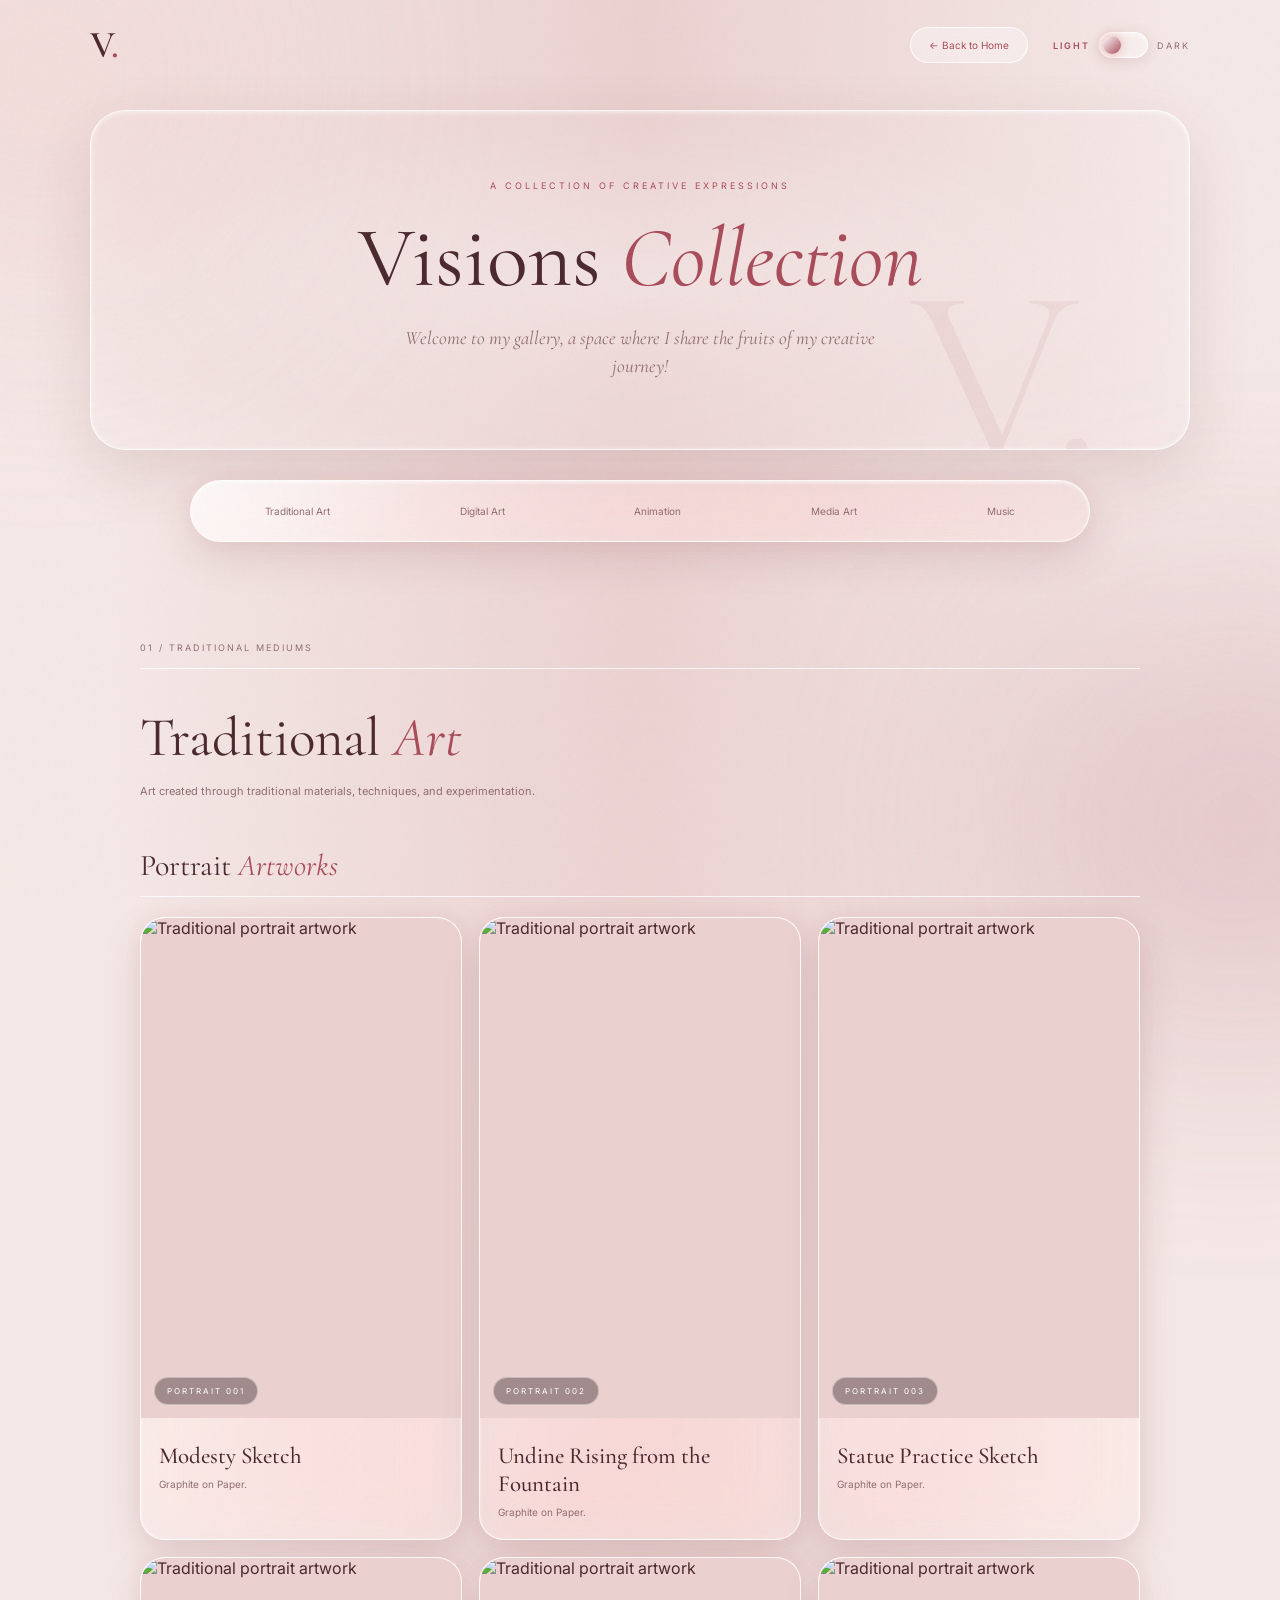
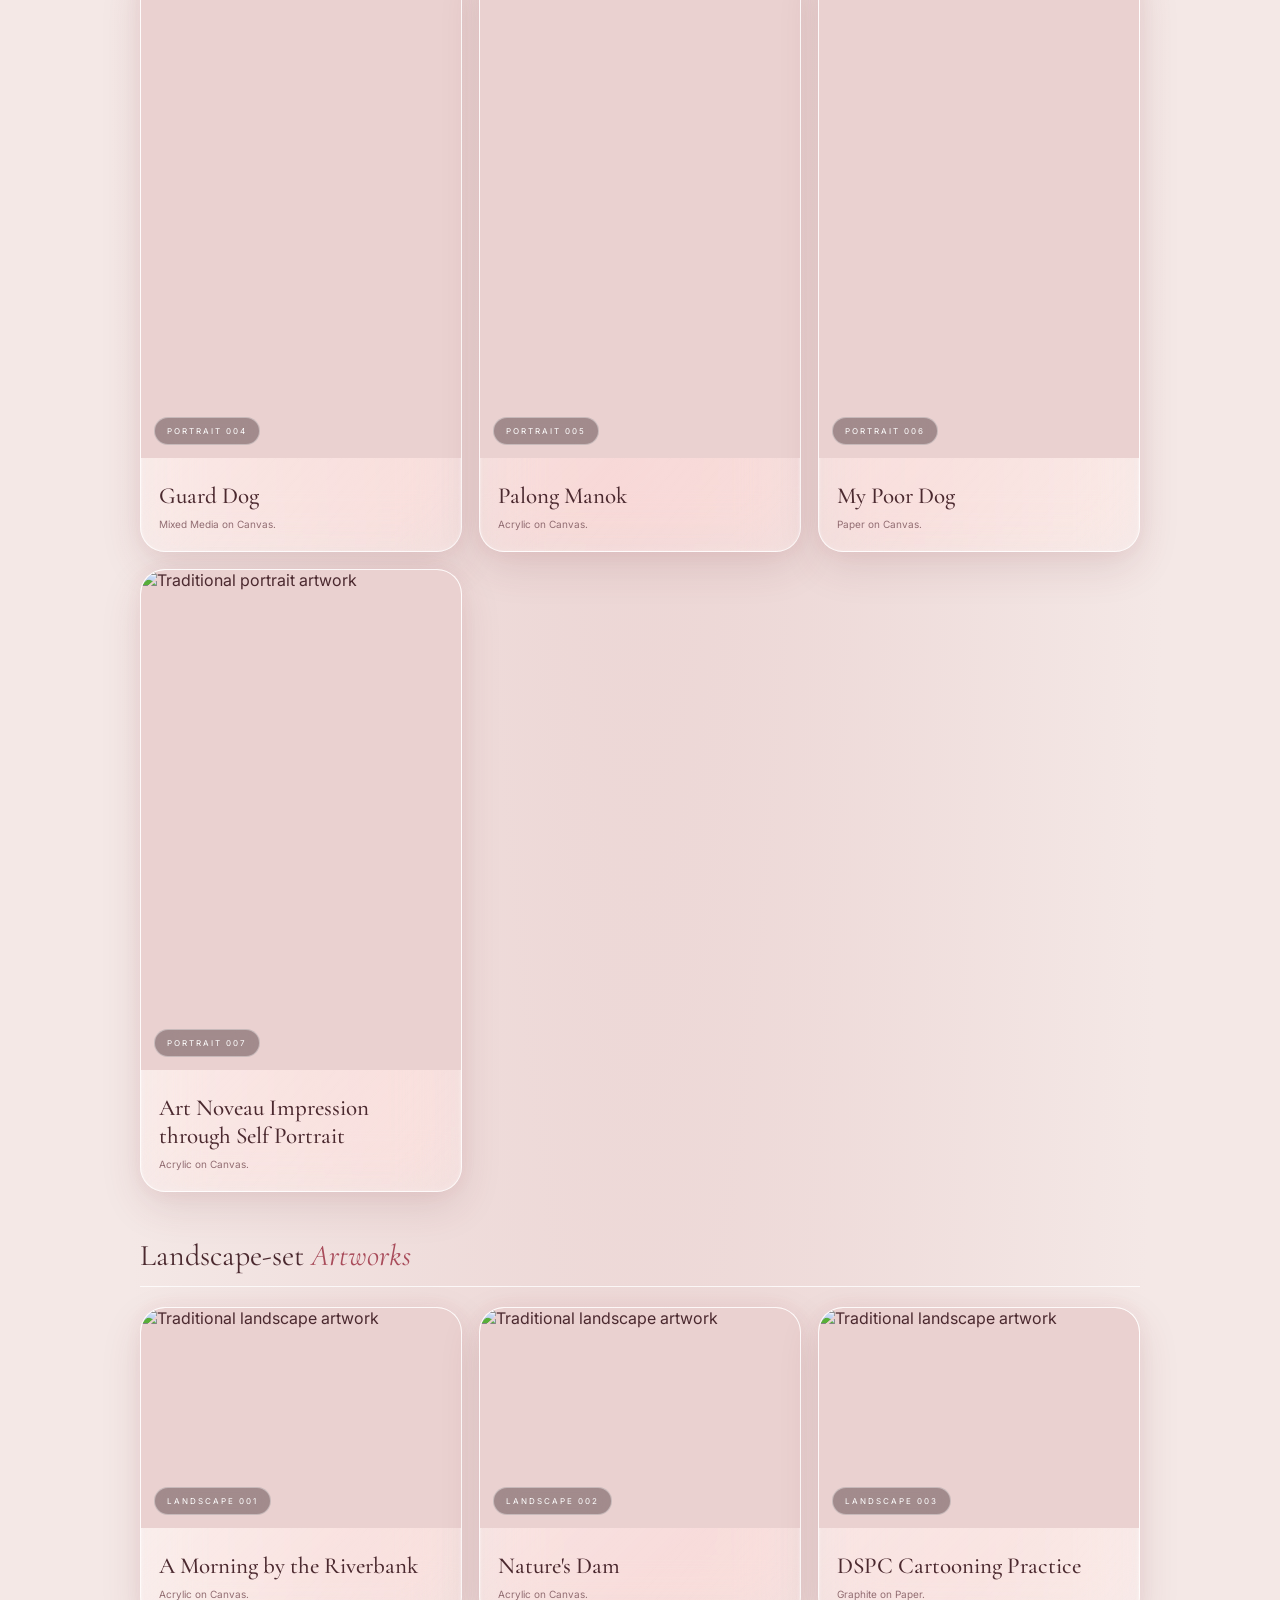
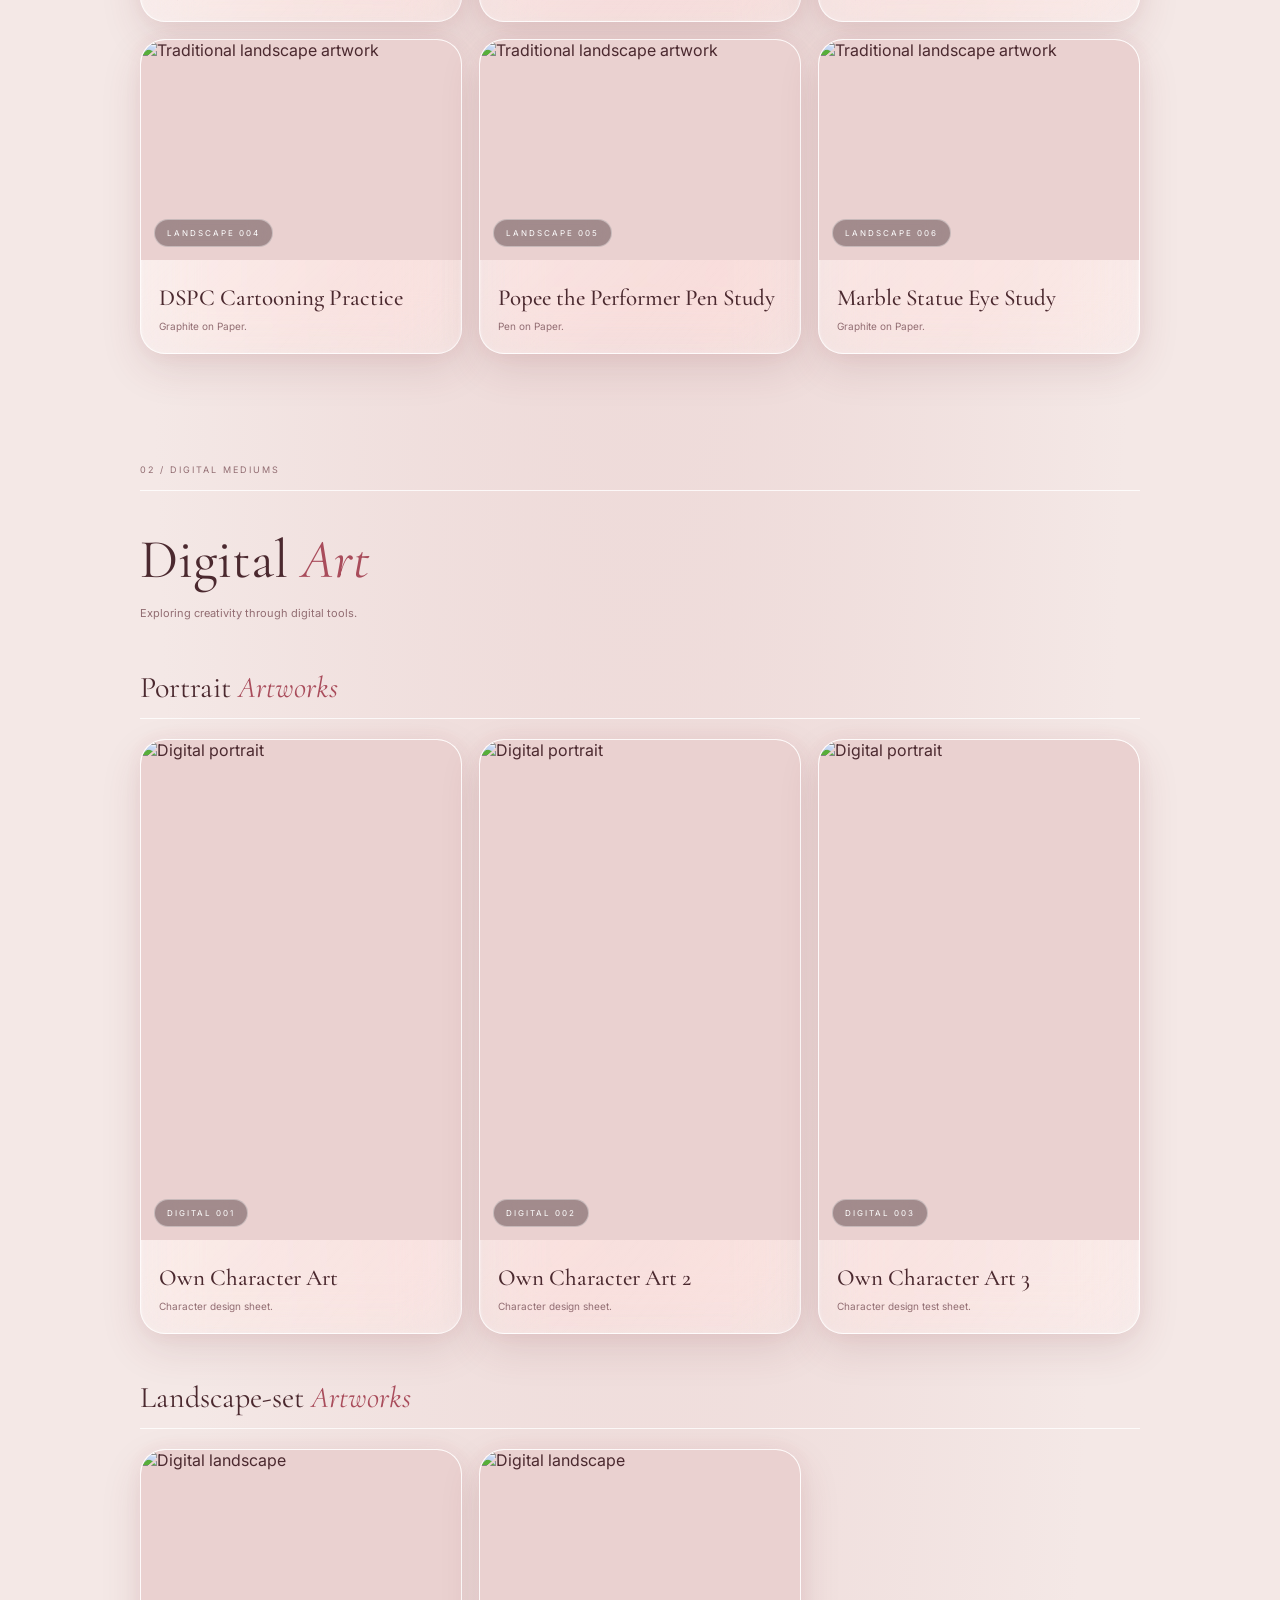
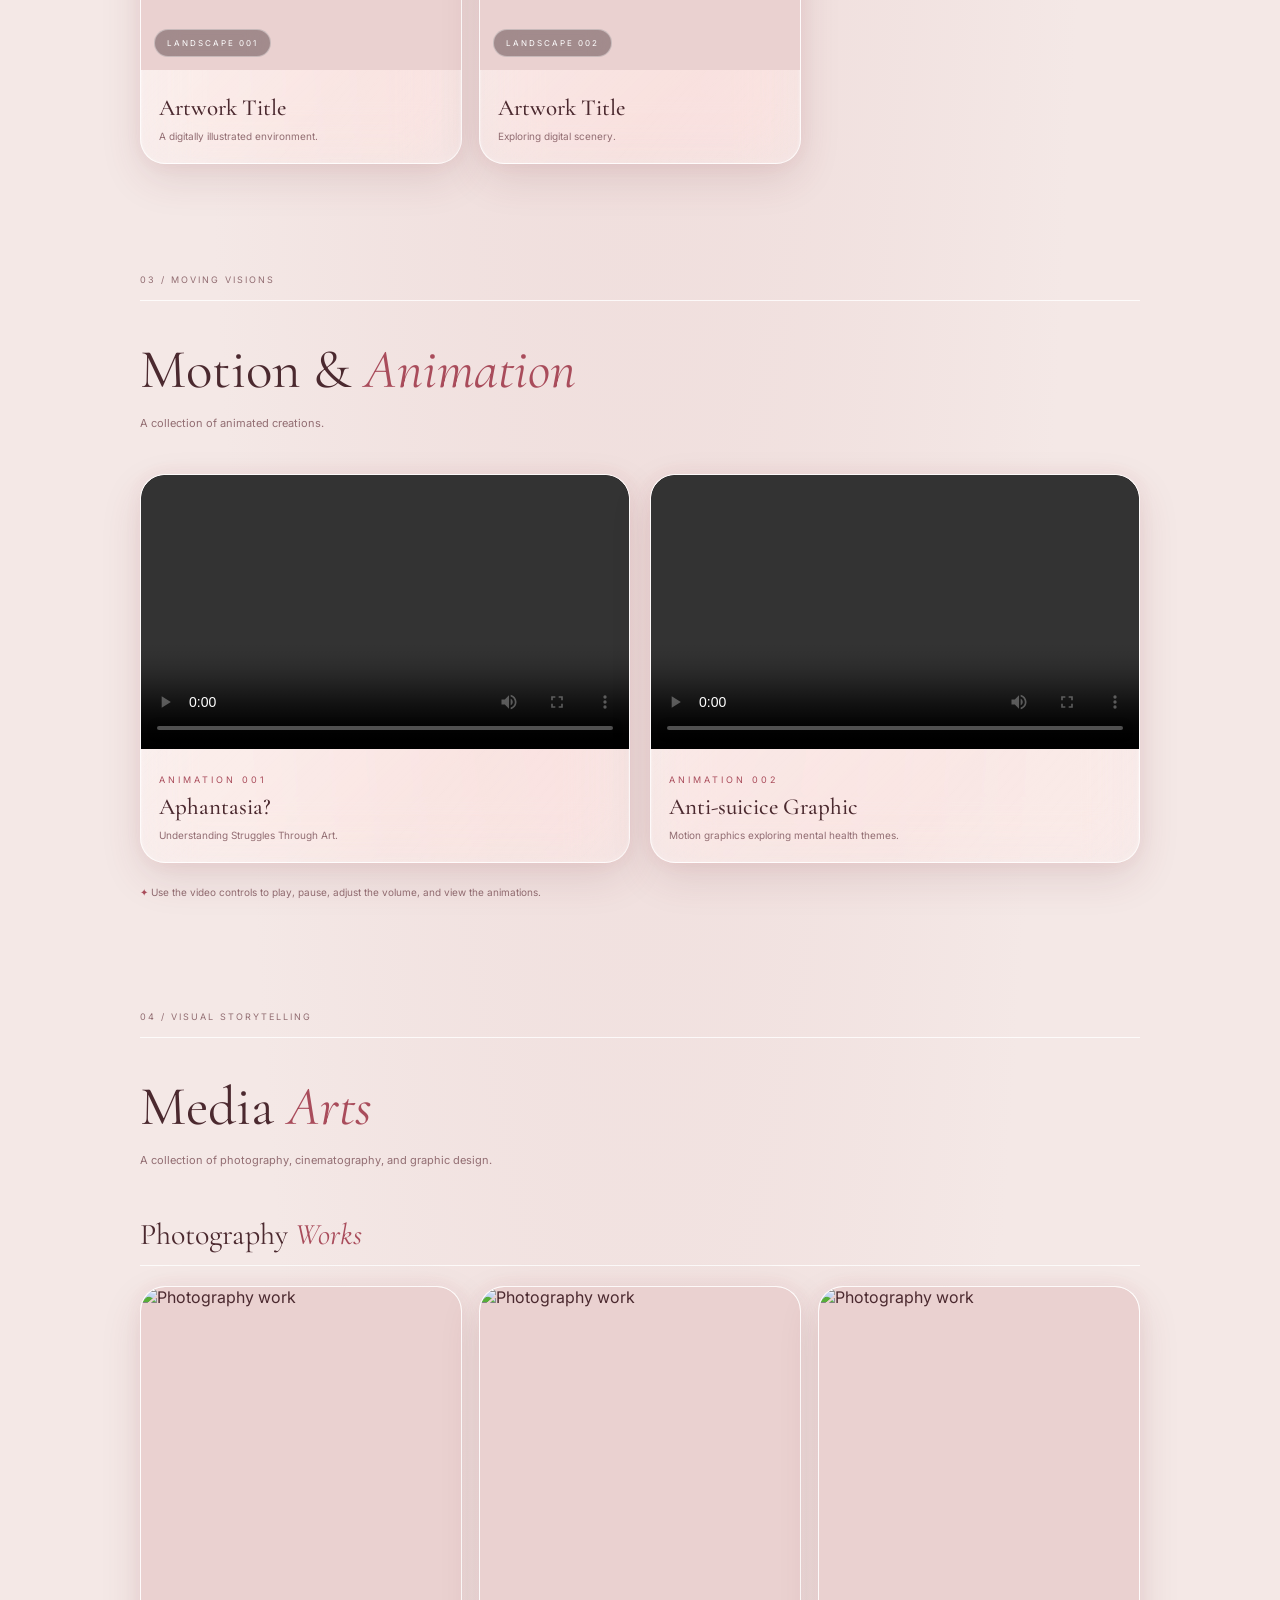
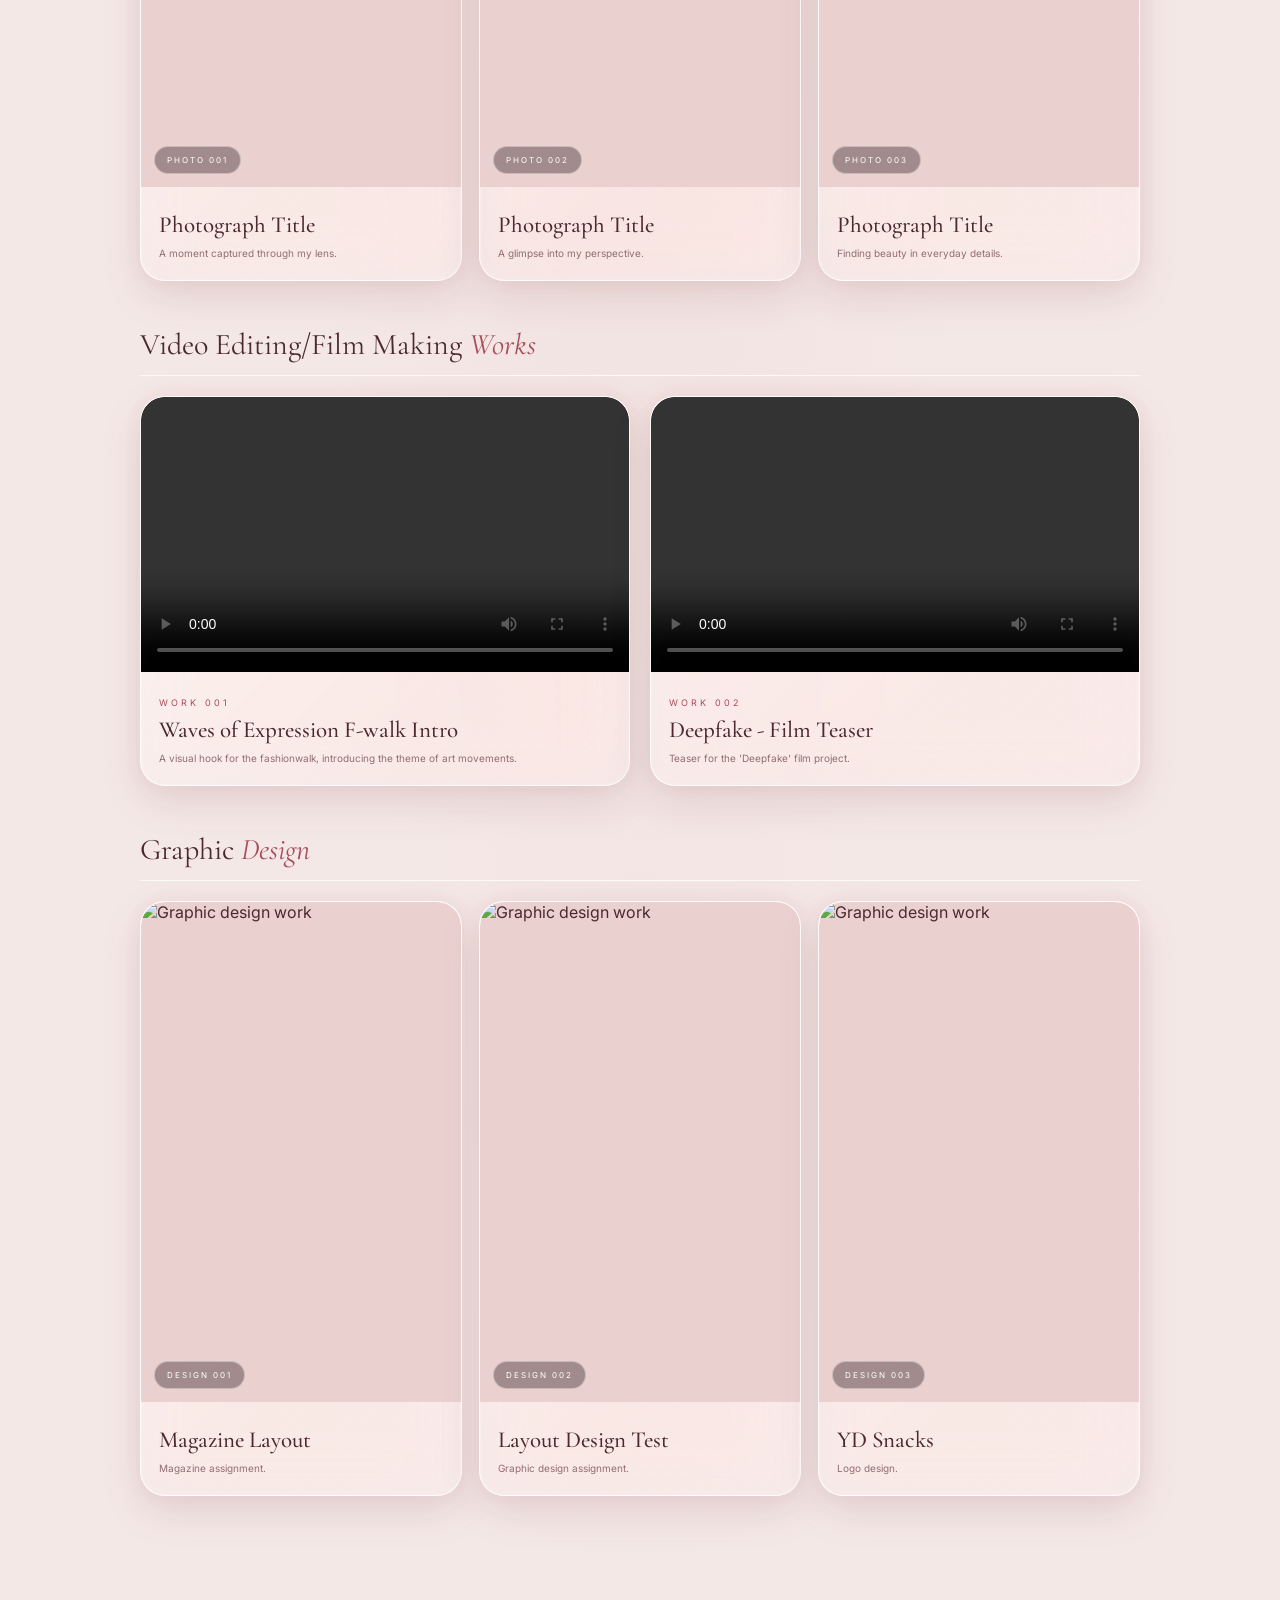
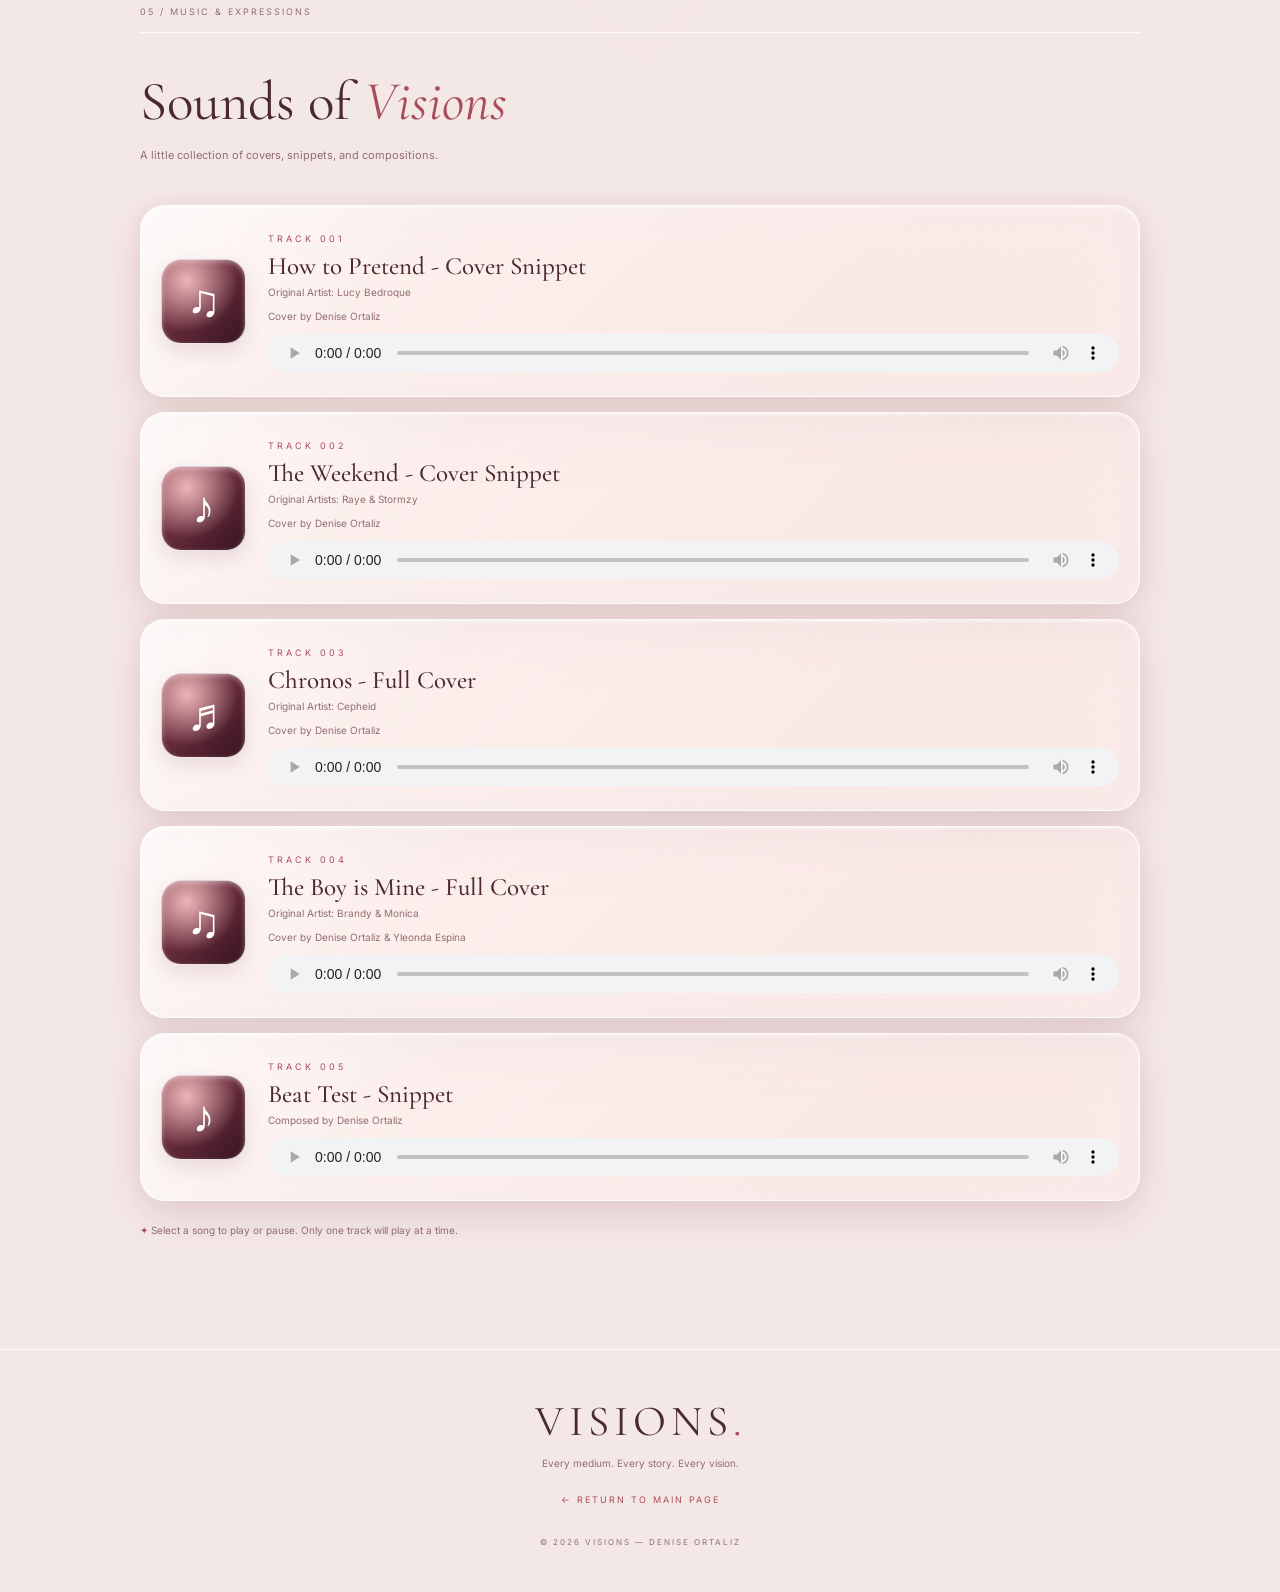
==== Gallery/gallery.html @ 613c5780 "initial commit" ====
<!DOCTYPE html>
<html lang="en">
<head>
<meta charset="UTF-8">
<meta name="viewport" content="width=device-width, initial-scale=1.0">

<title>VISIONS | Creative Gallery</title>

<link rel="preconnect" href="https://fonts.googleapis.com">
<link href="https://fonts.googleapis.com/css2?family=Cormorant+Garamond:ital,wght@0,400;0,500;0,600;1,400;1,500&family=Inter:wght@300;400;500;600&display=swap" rel="stylesheet">

<link rel="stylesheet" href="gallery.css">
</head>

<body>
<script>
    document.body.classList.toggle("dark", localStorage.getItem("theme") === "dark");
</script>

<div class="ambient ambient-one"></div>
<div class="ambient ambient-two"></div>
<div class="grain"></div>

<!-- HEADER -->
<header class="header">

    <a href="../Main/index.html" target="siteContent" class="logo">V<span>.</span></a>

    <div class="header-right">

        <a href="../Main/index.html" target="siteContent" class="home-button">
            ← Back to Home
        </a>

        <div class="theme-control">
            <span id="lightLabel" class="selected">LIGHT</span>

            <button class="theme-toggle" id="themeToggle"
                    aria-label="Switch to dark mode">
                <span class="toggle-circle"></span>
            </button>

            <span id="darkLabel">DARK</span>
        </div>

    </div>

</header>

<!-- GALLERY HERO -->
<section class="gallery-hero">

    <p class="eyebrow">A COLLECTION OF CREATIVE EXPRESSIONS</p>

    <h1>Visions <i>Collection</i></h1>

    <p>
       Welcome to my gallery, a space where I share the fruits of my creative journey!
    </p>

    <div class="hero-decoration">V.</div>

    

</section>

<!-- GALLERY NAVIGATION -->
<nav class="gallery-nav glass">

    <a href="#traditional">Traditional Art</a>
    <a href="#digital">Digital Art</a>
    <a href="#animation">Animation</a>
    <a href="#media">Media Art</a>
    <a href="#music">Music</a>

</nav>

<!-- TRADITIONAL ART -->
<section class="gallery-section" id="traditional">

    <div class="section-heading">
        <span>01 / TRADITIONAL MEDIUMS</span>
    </div>

    <div class="category-intro">
        <h2>Traditional <i>Art</i></h2>
        <p>
            Art created through traditional materials, techniques, and experimentation.
        </p>
    </div>

    <!-- PORTRAITS -->
    <div class="subheading">
        <h3>Portrait <i>Artworks</i></h3>
    </div>

    <div class="art-grid">

        <article class="art-card glass">
            <div class="art-image">
                <img src="portrait1.png"
                     alt="Traditional portrait artwork">
                <span>PORTRAIT 001</span>
            </div>
            <div class="art-details">
                <h4>Modesty Sketch</h4>
                <p>Graphite on Paper.</p>
            </div>
        </article>

        <article class="art-card glass">
            <div class="art-image">
                <img src="portrait2.png"
                     alt="Traditional portrait artwork">
                <span>PORTRAIT 002</span>
            </div>
            <div class="art-details">
                <h4>Undine Rising from the Fountain</h4>
                <p>Graphite on Paper.</p>
            </div>
        </article>

        <article class="art-card glass">
            <div class="art-image">
                <img src="portrait3.png"
                     alt="Traditional portrait artwork">
                <span>PORTRAIT 003</span>
            </div>
            <div class="art-details">
                <h4>Statue Practice Sketch</h4>
                <p>Graphite on Paper.</p>
            </div>
        </article>

        <article class="art-card glass">
            <div class="art-image">
                <img src="portrait4.png"
                     alt="Traditional portrait artwork">
                <span>PORTRAIT 004</span>
            </div>
            <div class="art-details">
                <h4>Guard Dog</h4>
                <p>Mixed Media on Canvas.</p>
            </div>
        </article>

        <article class="art-card glass">
            <div class="art-image">
                <img src="portrait5.png"
                     alt="Traditional portrait artwork">
                <span>PORTRAIT 005</span>
            </div>
            <div class="art-details">
                <h4>Palong Manok</h4>
                <p>Acrylic on Canvas.</p>
            </div>
        </article>

        <article class="art-card glass">
            <div class="art-image">
                <img src="portrait6.png"
                     alt="Traditional portrait artwork">
                <span>PORTRAIT 006</span>
            </div>
            <div class="art-details">
                <h4>My Poor Dog</h4>
                <p>Paper on Canvas.</p>
            </div>
        </article>

        <article class="art-card glass">
            <div class="art-image">
                <img src="portrait7.png"
                     alt="Traditional portrait artwork">
                <span>PORTRAIT 007</span>
            </div>
            <div class="art-details">
                <h4>Art Noveau Impression through Self Portrait</h4>
                <p>Acrylic on Canvas.</p>
            </div>
        </article>

    </div>

    <!-- LANDSCAPES -->
    <div class="subheading">
        <h3>Landscape-set <i>Artworks</i></h3>
    </div>

    <div class="art-grid">

        <article class="art-card glass">
            <div class="art-image landscape">
                <img src="landscape1.png"
                     alt="Traditional landscape artwork">
                <span>LANDSCAPE 001</span>
            </div>
            <div class="art-details">
                <h4>A Morning by the Riverbank</h4>
                <p>Acrylic on Canvas.</p>
            </div>
        </article>

        <article class="art-card glass">
            <div class="art-image landscape">
                <img src="landscape2.png"
                     alt="Traditional landscape artwork">
                <span>LANDSCAPE 002</span>
            </div>
            <div class="art-details">
                <h4>Nature's Dam</h4>
                <p>Acrylic on Canvas.</p>
            </div>
        </article>

        <article class="art-card glass">
            <div class="art-image landscape">
                <img src="landscape3.png"
                     alt="Traditional landscape artwork">
                <span>LANDSCAPE 003</span>
            </div>
            <div class="art-details">
                <h4>DSPC Cartooning Practice</h4>
                <p>Graphite on Paper.</p>
            </div>
        </article>

         <article class="art-card glass">
            <div class="art-image landscape">
                <img src="landscape4.png"
                     alt="Traditional landscape artwork">
                <span>LANDSCAPE 004</span>
            </div>
            <div class="art-details">
                <h4>DSPC Cartooning Practice</h4>
                <p>Graphite on Paper.</p>
            </div>
        </article>

        <article class="art-card glass">
            <div class="art-image landscape">
                <img src="landscape5.png"
                     alt="Traditional landscape artwork">
                <span>LANDSCAPE 005</span>
            </div>
            <div class="art-details">
                <h4>Popee the Performer Pen Study</h4>
                <p>Pen on Paper.</p>
            </div>
        </article>

        <article class="art-card glass">
            <div class="art-image landscape">
                <img src="landscape6.png"
                     alt="Traditional landscape artwork">
                <span>LANDSCAPE 006</span>
            </div>
            <div class="art-details">
                <h4>Marble Statue Eye Study</h4>
                <p>Graphite on Paper.</p>
            </div>
        </article>

    </div>

</section>

<!-- DIGITAL ART -->
<section class="gallery-section" id="digital">

    <div class="section-heading">
        <span>02 / DIGITAL MEDIUMS</span>
    </div>

    <div class="category-intro">
        <h2>Digital <i>Art</i></h2>
        <p>
            Exploring creativity through digital tools.
        </p>
    </div>

    <div class="subheading">
        <h3>Portrait <i>Artworks</i></h3>
    </div>

    <div class="art-grid">

        <article class="art-card glass">
            <div class="art-image">
                <img src="digitalp1.png"
                     alt="Digital portrait">
                <span>DIGITAL 001</span>
            </div>
            <div class="art-details">
                <h4>Own Character Art</h4>
                <p>Character design sheet.</p>
            </div>
        </article>

        <article class="art-card glass">
            <div class="art-image">
                <img src="digitalp2.png"
                     alt="Digital portrait">
                <span>DIGITAL 002</span>
            </div>
            <div class="art-details">
                <h4>Own Character Art 2</h4>
                <p>Character design sheet.</p>
            </div>
        </article>

        <article class="art-card glass">
            <div class="art-image">
                <img src="digitalp3.png"
                     alt="Digital portrait">
                <span>DIGITAL 003</span>
            </div>
            <div class="art-details">
                <h4>Own Character Art 3</h4>
                <p>Character design test sheet.</p>
            </div>
        </article>

    </div>

    <div class="subheading">
        <h3>Landscape-set <i>Artworks</i></h3>
    </div>

    <div class="art-grid">

        <article class="art-card glass">
            <div class="art-image landscape">
                <img src="digitall1.png"
                     alt="Digital landscape">
                <span>LANDSCAPE 001</span>
            </div>
            <div class="art-details">
                <h4>Artwork Title</h4>
                <p>A digitally illustrated environment.</p>
            </div>
        </article>

        <article class="art-card glass">
            <div class="art-image landscape">
                <img src="digitall2.png"
                     alt="Digital landscape">
                <span>LANDSCAPE 002</span>
            </div>
            <div class="art-details">
                <h4>Artwork Title</h4>
                <p>Exploring digital scenery.</p>
            </div>
        </article>



    </div>

</section>

<!-- ANIMATION -->
<section class="gallery-section" id="animation">

    <div class="section-heading">
        <span>03 / MOVING VISIONS</span>
    </div>

    <div class="category-intro">
        <h2>Motion & <i>Animation</i></h2>
        <p>
            A collection of animated creations.
        </p>
    </div>

    <div class="video-grid">

        <article class="video-card glass">

            <div class="video-wrapper">
                <video controls preload="metadata">
                    <source src="animation1.mp4" type="video/mp4">
                    Your browser does not support video playback.
                </video>
            </div>

            <div class="art-details">
                <span class="eyebrow">ANIMATION 001</span>
                <h4>Aphantasia?</h4>
                <p>Understanding Struggles Through Art.</p>
            </div>

        </article>

        <article class="video-card glass">

            <div class="video-wrapper">
                <video controls preload="metadata">
                    <source src="animation2.mp4" type="video/mp4">
                    Your browser does not support video playback.
                </video>
            </div>

            <div class="art-details">
                <span class="eyebrow">ANIMATION 002</span>
                <h4>Anti-suicice Graphic</h4>
                <p>Motion graphics exploring mental health themes.</p>
            </div>

        </article>

    </div>

    <p class="media-note">
        <span>✦</span> Use the video controls to play, pause,
        adjust the volume, and view the animations.
    </p>

</section>

<!-- MEDIA ART -->
<section class="gallery-section" id="media">

    <div class="section-heading">
        <span>04 / VISUAL STORYTELLING</span>
    </div>

    <div class="category-intro">
        <h2>Media <i>Arts</i></h2>
        <p>
            A collection of photography,
            cinematography, and graphic design.
        </p>
    </div>

    <!-- PHOTOGRAPHY -->
    <div class="subheading">
        <h3>Photography <i>Works</i></h3>
    </div>

    <div class="art-grid">

        <article class="art-card glass">
            <div class="art-image">
                <img src="photo1.png" alt="Photography work">
                <span>PHOTO 001</span>
            </div>
            <div class="art-details">
                <h4>Photograph Title</h4>
                <p>A moment captured through my lens.</p>
            </div>
        </article>

        <article class="art-card glass">
            <div class="art-image">
                <img src="photo2.png" alt="Photography work">
                <span>PHOTO 002</span>
            </div>
            <div class="art-details">
                <h4>Photograph Title</h4>
                <p>A glimpse into my perspective.</p>
            </div>
        </article>

        <article class="art-card glass">
            <div class="art-image">
                <img src="photo3.png" alt="Photography work">
                <span>PHOTO 003</span>
            </div>
            <div class="art-details">
                <h4>Photograph Title</h4>
                <p>Finding beauty in everyday details.</p>
            </div>
        </article>

    </div>

    <!-- VIDEO EDITING -->
    <div class="subheading">
        <h3>Video Editing/Film Making <i>Works</i></h3>
    </div>

    <div class="video-grid">

        <article class="video-card glass">
            <div class="video-wrapper">
                <video controls preload="metadata">
                    <source src="film1.mp4" type="video/mp4">
                </video>
            </div>
            <div class="art-details">
                <span class="eyebrow">WORK 001</span>
                <h4>Waves of Expression F-walk Intro</h4>
                <p>A visual hook for the fashionwalk, introducing the theme of art movements.</p>
            </div>
        </article>

        <article class="video-card glass">
            <div class="video-wrapper">
                <video controls preload="metadata">
                    <source src="film2.mp4" type="video/mp4">
                </video>
            </div>
            <div class="art-details">
                <span class="eyebrow">WORK 002</span>
                <h4>Deepfake - Film Teaser</h4>
                <p>Teaser for the 'Deepfake' film project.</p>
            </div>
        </article>

    </div>

    <!-- GRAPHIC DESIGN -->
    <div class="subheading">
        <h3>Graphic <i>Design</i></h3>
    </div>

    <div class="art-grid">

        <article class="art-card glass">
            <div class="art-image">
                <img src="design1.png" alt="Graphic design work">
                <span>DESIGN 001</span>
            </div>
            <div class="art-details">
                <h4>Magazine Layout</h4>
                <p>Magazine assignment.</p>
            </div>
        </article>

        <article class="art-card glass">
            <div class="art-image">
                <img src="design2.png" alt="Graphic design work">
                <span>DESIGN 002</span>
            </div>
            <div class="art-details">
                <h4>Layout Design Test</h4>
                <p>Graphic design assignment.</p>
            </div>
        </article>

        <article class="art-card glass">
            <div class="art-image">
                <img src="design3.png" alt="Graphic design work">
                <span>DESIGN 003</span>
            </div>
            <div class="art-details">
                <h4>YD Snacks</h4>
                <p>Logo design.</p>
            </div>
        </article>

    </div>

</section>

<!-- MUSIC -->
<section class="gallery-section" id="music">

    <div class="section-heading">
        <span>05 / MUSIC & EXPRESSIONS</span>
    </div>

    <div class="category-intro">
        <h2>Sounds of <i>Visions</i></h2>
        <p>
            A little collection of covers,
            snippets, and compositions.
        </p>
    </div>

    <div class="music-list">

        <article class="music-card glass">

            <div class="music-cover">♫</div>

            <div class="music-info">
                <span class="eyebrow">TRACK 001</span>
                <h3>How to Pretend - Cover Snippet</h3>
                <p>Original Artist: Lucy Bedroque</p>
                <p>Cover by Denise Ortaliz</p>

                <audio controls preload="metadata">
                    <source src="song1.mp3" type="audio/mpeg">
                    Your browser does not support audio playback.
                </audio>
            </div>

        </article>

        <article class="music-card glass">

            <div class="music-cover">♪</div>

            <div class="music-info">
                <span class="eyebrow">TRACK 002</span>
                <h3>The Weekend - Cover Snippet</h3>
                <p>Original Artists: Raye & Stormzy </p>
                <p>Cover by Denise Ortaliz</p>

                <audio controls preload="metadata">
                    <source src="song2.mp3" type="audio/mpeg">
                    Your browser does not support audio playback.
                </audio>
            </div>

        </article>

        <article class="music-card glass">

            <div class="music-cover">♬</div>

            <div class="music-info">
                <span class="eyebrow">TRACK 003</span>
                <h3>Chronos - Full Cover</h3>
                <p>Original Artist: Cepheid</p>
                 <p>Cover by Denise Ortaliz</p>

                <audio controls preload="metadata">
                    <source src="song3.mp3" type="audio/mpeg">
                    Your browser does not support audio playback.
                </audio>
            </div>

        </article>

        <article class="music-card glass">

            <div class="music-cover">♫</div>

            <div class="music-info">
                <span class="eyebrow">TRACK 004</span>
                <h3>The Boy is Mine - Full Cover</h3>
                <p>Original Artist: Brandy & Monica</p>
                <p>Cover by Denise Ortaliz & Yleonda Espina</p>

                <audio controls preload="metadata">
                    <source src="song4.mp3" type="audio/mpeg">
                    Your browser does not support audio playback.
                </audio>
            </div>

        </article>

         <article class="music-card glass">

            <div class="music-cover">♪</div>

            <div class="music-info">
                <span class="eyebrow">TRACK 005</span>
                <h3>Beat Test - Snippet</h3>
                <p>Composed by Denise Ortaliz</p>

                <audio controls preload="metadata">
                    <source src="song5.mp3" type="audio/mpeg">
                    Your browser does not support audio playback.
                </audio>
            </div>

        </article>


    </div>

    <p class="media-note">
        <span>✦</span> Select a song to play or pause.
        Only one track will play at a time.
    </p>

</section>

<!-- FOOTER -->
<footer class="footer">

    <div class="footer-logo">VISIONS<span>.</span></div>

    <p>Every medium. Every story. Every vision.</p>

    <a href="../Main/index.html" target="siteContent" class="footer-home">
        ← RETURN TO MAIN PAGE
    </a>

    <p class="copyright">
        © 2026 VISIONS — DENISE ORTALIZ
    </p>

</footer>


<!-- JAVASCRIPT -->
<script>

// =================================
// LIGHT / DARK MODE
// =================================

const themeToggle = document.getElementById("themeToggle");
const lightLabel = document.getElementById("lightLabel");
const darkLabel = document.getElementById("darkLabel");

function updateThemeLabels() {
    const isDark = document.body.classList.contains("dark");
    lightLabel.classList.toggle("selected", !isDark);
    darkLabel.classList.toggle("selected", isDark);
    themeToggle.setAttribute(
        "aria-label",
        isDark ? "Switch to light mode" : "Switch to dark mode"
    );
}

updateThemeLabels();

themeToggle.addEventListener("click", () => {
    document.body.classList.toggle("dark");
    const isDark = document.body.classList.contains("dark");
    localStorage.setItem("theme", isDark ? "dark" : "light");
    updateThemeLabels();
});


// =================================
// ONLY ONE MUSIC TRACK AT A TIME
// =================================

const audioPlayers = document.querySelectorAll("audio");

audioPlayers.forEach(player => {

    player.addEventListener("play", () => {

        audioPlayers.forEach(otherPlayer => {

            if (otherPlayer !== player) {
                otherPlayer.pause();
            }

        });

    });

});


// =================================
// SMOOTH NAVIGATION
// =================================

document.querySelectorAll(".gallery-nav a").forEach(link => {

    link.addEventListener("click", () => {

        document.querySelectorAll(".gallery-nav a")
            .forEach(item => item.classList.remove("active"));

        link.classList.add("active");

    });

});

</script>






<script>
// Ask the parent page to start its persistent background track after a user gesture.
function requestBackgroundMusic() {
    window.parent.postMessage("start-background-music", window.location.origin);
}
document.addEventListener("click", requestBackgroundMusic, { once: true });
document.addEventListener("keydown", requestBackgroundMusic, { once: true });
</script>

</body>
</html>
---- Gallery/gallery.css ----
/* =====================================
   VISIONS — CREATIVE GALLERY
   LIQUID GLASS DESIGN
===================================== */

* {
    margin: 0;
    padding: 0;
    box-sizing: border-box;
}

:root {
    color-scheme: light;

    --bg: #f4e8e6;
    --bg2: #ead1d0;
    --text: #4b292f;
    --muted: #926d72;
    --accent: #a94c5b;
    --accent2: #e7a9a9;

    --glass: rgba(255,255,255,.34);
    --glass2: rgba(255,255,255,.13);
    --border: rgba(255,255,255,.8);
    --reflection: rgba(255,255,255,.65);
    --shadow: rgba(108,44,55,.13);
    --surface: rgba(255,255,255,.18);
}

body.dark {
    color-scheme: dark;

    --bg: #160b11;
    --bg2: #32131f;
    --text: #f8e9e8;
    --muted: #c59a9e;
    --accent: #ff8292;
    --accent2: #b74b62;

    --glass: rgba(110,35,54,.22);
    --glass2: rgba(255,130,150,.06);
    --border: rgba(255,180,190,.28);
    --reflection: rgba(255,205,210,.25);
    --shadow: rgba(0,0,0,.35);
    --surface: rgba(255,255,255,.045);
}

html {
    scroll-behavior: smooth;
    scroll-padding-top: 110px;
}

body {
    min-height: 100vh;
    overflow-x: hidden;

    background:
        radial-gradient(ellipse at 50% 0%, var(--bg2), transparent 60%),
        var(--bg);

    color: var(--text);
    font-family: 'Inter', sans-serif;

    transition: background .5s, color .5s;
}

/* BACKGROUND */

.ambient {
    position: fixed;
    width: 450px;
    height: 450px;
    border-radius: 50%;
    filter: blur(130px);
    opacity: .22;
    pointer-events: none;
    z-index: -2;
}

.ambient-one {
    background: var(--accent2);
    top: -150px;
    left: -180px;
}

.ambient-two {
    background: var(--accent);
    bottom: -150px;
    right: -180px;
}

.grain {
    position: fixed;
    inset: 0;
    pointer-events: none;
    opacity: .035;
    z-index: 200;

    background-image: url("data:image/svg+xml,%3Csvg viewBox='0 0 180 180' xmlns='http://www.w3.org/2000/svg'%3E%3Cfilter id='n'%3E%3CfeTurbulence type='fractalNoise' baseFrequency='.9' numOctaves='3' stitchTiles='stitch'/%3E%3C/filter%3E%3Crect width='100%25' height='100%25' filter='url(%23n)' opacity='.5'/%3E%3C/svg%3E");
}

/* HEADER */

.header {
    width: min(1100px, 90%);
    margin: auto;
    padding: 22px 0;

    display: flex;
    justify-content: space-between;
    align-items: center;
}

.logo {
    font-family: 'Cormorant Garamond', serif;
    font-size: 38px;
    font-weight: 600;
    text-decoration: none;
    color: var(--text);
}

.logo span,
.footer-logo span {
    color: var(--accent);
}

.header-right {
    display: flex;
    align-items: center;
    gap: 25px;
}

.home-button {
    text-decoration: none;
    color: var(--accent);
    border: 1px solid var(--border);
    background: var(--glass);
    padding: 11px 18px;
    border-radius: 30px;
    font-size: 10px;
    backdrop-filter: blur(15px);
    transition: .3s;
}

.home-button:hover {
    background: var(--accent);
    color: white;
    box-shadow: 0 0 20px var(--accent2);
}

/* THEME */

.theme-control {
    display: flex;
    align-items: center;
    gap: 9px;
    color: var(--muted);
    font-size: 9px;
    letter-spacing: 2px;
}

.theme-control .selected {
    color: var(--accent);
    font-weight: 600;
}

.theme-toggle {
    width: 49px;
    height: 26px;
    padding: 3px;
    border: 1px solid var(--border);
    border-radius: 30px;
    background: var(--glass);
    backdrop-filter: blur(20px);
    box-shadow: inset 0 1px 4px var(--reflection), 0 3px 15px var(--shadow);
    cursor: pointer;
}

.toggle-circle {
    display: block;
    width: 18px;
    height: 18px;
    border-radius: 50%;
    background: linear-gradient(135deg, white, var(--accent));
    box-shadow: 0 0 12px var(--accent2);
    transition: transform .4s;
}

body.dark .toggle-circle {
    transform: translateX(22px);
}

/* LIQUID GLASS */

.glass {
    position: relative;
    isolation: isolate;
    overflow: hidden;

    background:
        linear-gradient(
            135deg,
            var(--reflection),
            var(--glass) 25%,
            var(--glass2) 70%,
            rgba(255,255,255,.06)
        );

    border: 1px solid var(--border);

    backdrop-filter: blur(28px) saturate(160%);
    -webkit-backdrop-filter: blur(28px) saturate(160%);

    border-radius: 25px;

    box-shadow:
        inset 0 2px 3px rgba(255,255,255,.55),
        inset 0 -2px 5px rgba(255,255,255,.1),
        0 15px 40px var(--shadow),
        0 0 20px rgba(210,100,120,.08);
}

.glass::before {
    content: "";
    position: absolute;
    inset: 0;
    border-radius: inherit;
    pointer-events: none;
    z-index: -1;

    background: linear-gradient(
        125deg,
        rgba(255,255,255,.3),
        transparent 30%,
        transparent 65%,
        rgba(255,255,255,.1)
    );
}

/* HERO */

.gallery-hero {
    width: min(1100px, 90%);
    min-height: 340px;
    margin: 20px auto 30px;

    border: 1px solid var(--border);
    border-radius: 35px;

    display: flex;
    flex-direction: column;
    justify-content: center;
    align-items: center;

    text-align: center;
    position: relative;
    overflow: hidden;
    padding: 45px 20px;

    background:
        radial-gradient(
            ellipse at 50% 50%,
            var(--glass),
            transparent 70%
        );

    box-shadow:
        inset 0 1px 5px var(--reflection),
        inset 0 -30px 80px var(--glass2),
        0 20px 60px var(--shadow);
}

.gallery-hero h1 {
    font-family: 'Cormorant Garamond', serif;
    font-size: clamp(48px, 8vw, 85px);
    font-weight: 400;
    margin: 15px 0;
}

.gallery-hero h1 i {
    color: var(--accent);
}

.gallery-hero > p:not(.eyebrow) {
    font-family: 'Cormorant Garamond', serif;
    font-size: 19px;
    font-style: italic;
    color: var(--muted);
    max-width: 470px;
    line-height: 1.5;
}

.eyebrow {
    font-size: 9px;
    letter-spacing: 3px;
    color: var(--accent);
}

.hero-decoration {
    position: absolute;
    right: 8%;
    bottom: -80px;

    font-family: 'Cormorant Garamond', serif;
    font-size: 250px;
    color: var(--accent);
    opacity: .08;
    pointer-events: none;
}

.hero-index {
    position: absolute;
    bottom: 20px;
    font-size: 8px;
    letter-spacing: 2px;
    color: var(--muted);
}

/* NAVIGATION */

.gallery-nav {
    width: min(900px, 94%);
    margin: 0 auto 100px;
    padding: 12px;

    display: flex;
    justify-content: space-around;
    align-items: center;
    flex-wrap: wrap;
    gap: 5px;

    position: sticky;
    top: 12px;
    z-index: 100;
    border-radius: 50px;
}

.gallery-nav a {
    text-decoration: none;
    color: var(--muted);
    font-size: 10px;
    padding: 12px 17px;
    border-radius: 30px;
    transition: .3s;
}

.gallery-nav a:hover,
.gallery-nav a.active {
    color: white;
    background: linear-gradient(135deg, var(--accent), var(--accent2));
    box-shadow: 0 0 18px var(--accent2);
}

/* SECTION LAYOUT */

.gallery-section {
    width: min(1000px, 90%);
    margin: 0 auto 110px;
    scroll-margin-top: 115px;
}

.section-heading {
    display: flex;
    justify-content: space-between;
    gap: 15px;

    color: var(--muted);
    font-size: 9px;
    letter-spacing: 2px;

    padding-bottom: 15px;
    border-bottom: 1px solid var(--border);
    margin-bottom: 35px;
}

.category-intro {
    margin: 0 0 40px;
    max-width: 570px;
}

.category-intro h2 {
    font-family: 'Cormorant Garamond', serif;
    font-size: 55px;
    font-weight: 400;
    margin: 10px 0;
}

.category-intro h2 i {
    color: var(--accent);
}

.category-intro > p:last-child {
    color: var(--muted);
    font-size: 11px;
    line-height: 1.9;
}

/* SUBHEADINGS */

.subheading {
    display: flex;
    align-items: center;
    justify-content: space-between;
    gap: 15px;

    margin: 45px 0 20px;
    padding-bottom: 12px;
    border-bottom: 1px solid var(--border);
}

.subheading h3 {
    font-family: 'Cormorant Garamond', serif;
    font-size: 30px;
    font-weight: 400;
}

.subheading h3 i {
    color: var(--accent);
}

.subheading > span {
    font-size: 8px;
    letter-spacing: 2px;
    color: var(--muted);
}

/* ART GRID */

.art-grid {
    display: grid;
    grid-template-columns: repeat(3, 1fr);
    gap: 17px;
}

.art-card {
    transition: transform .4s, box-shadow .4s;
}

.art-card:hover,
.video-card:hover {
    transform: translateY(-6px);
    box-shadow:
        inset 0 2px 4px var(--reflection),
        0 20px 40px var(--shadow),
        0 0 22px rgba(210,100,120,.16);
}

.art-image {
    height: 500px;
    position: relative;
    overflow: hidden;
    border-radius: 24px 24px 0 0;
    background: var(--bg2);
}

.art-image.landscape {
    height: 220px;
}

.art-image img {
    width: 100%;
    height: 100%;
    display: block;
    object-fit: cover;
    transition: transform .6s;
}

.art-card:hover .art-image img {
    transform: scale(1.06);
}

.art-image span {
    position: absolute;
    bottom: 13px;
    left: 13px;

    padding: 8px 12px;
    border: 1px solid rgba(255,255,255,.4);
    border-radius: 20px;

    background: rgba(30,10,15,.35);
    color: white;
    font-size: 8px;
    letter-spacing: 2px;
    backdrop-filter: blur(12px);
}

.art-details {
    padding: 18px;
}

.art-details h4 {
    font-family: 'Cormorant Garamond', serif;
    font-size: 23px;
    font-weight: 500;
    margin: 6px 0;
}

.art-details p {
    font-size: 10px;
    line-height: 1.7;
    color: var(--muted);
}

/* VIDEO GALLERY */

.video-grid {
    display: grid;
    grid-template-columns: repeat(2, 1fr);
    gap: 20px;
}

.video-card {
    transition: .4s;
}

.video-wrapper {
    width: 100%;
    aspect-ratio: 16 / 9;
    overflow: hidden;
    background: #170a10;
    border-radius: 24px 24px 0 0;
}

.video-wrapper video {
    width: 100%;
    height: 100%;
    display: block;
    object-fit: contain;
}

.video-wrapper video:focus-visible {
    outline: 2px solid var(--accent);
    outline-offset: -3px;
}

.media-note {
    margin-top: 20px;
    font-size: 10px;
    color: var(--muted);
    line-height: 1.8;
}

.media-note span {
    color: var(--accent);
}

/* MUSIC */

.music-list {
    display: flex;
    flex-direction: column;
    gap: 15px;
}

.music-card {
    display: flex;
    align-items: center;
    gap: 22px;
    padding: 20px;
    transition: .35s;
}

.music-card:hover {
    transform: translateX(5px);
    box-shadow:
        inset 0 2px 4px var(--reflection),
        0 15px 35px var(--shadow),
        0 0 20px rgba(210,100,120,.13);
}

.music-cover {
    flex-shrink: 0;
    width: 85px;
    height: 85px;

    display: grid;
    place-items: center;

    border-radius: 20px;

    color: white;
    font-family: 'Cormorant Garamond', serif;
    font-size: 45px;

    background:
        radial-gradient(circle at 30% 25%, #eab6b8, transparent 60%),
        linear-gradient(135deg, #8f3e50, #371421);

    border: 1px solid var(--border);

    box-shadow:
        inset 0 2px 5px rgba(255,255,255,.4),
        0 8px 20px var(--shadow);
}

.music-info {
    flex: 1;
    min-width: 0;
}

.music-info h3 {
    font-family: 'Cormorant Garamond', serif;
    font-size: 25px;
    font-weight: 500;
    margin: 5px 0;
}

.music-info p {
    font-size: 10px;
    color: var(--muted);
    margin-bottom: 12px;
}

.music-info audio {
    width: 100%;
    height: 38px;
    accent-color: var(--accent);
}

/* FOOTER */

.footer {
    text-align: center;
    padding: 45px 20px;
    border-top: 1px solid var(--border);
}

.footer-logo {
    font-family: 'Cormorant Garamond', serif;
    font-size: 43px;
    letter-spacing: 5px;
}

.footer p {
    font-size: 10px;
    color: var(--muted);
    margin-top: 10px;
}

.footer-home {
    display: inline-block;
    margin-top: 25px;
    color: var(--accent);
    text-decoration: none;
    font-size: 9px;
    letter-spacing: 2px;
    transition: .3s;
}

.footer-home:hover {
    text-shadow: 0 0 15px var(--accent2);
}

.copyright {
    margin-top: 30px !important;
    font-size: 8px !important;
    letter-spacing: 2px;
}

/* RESPONSIVE */

@media(max-width: 750px) {

    .gallery-hero {
        min-height: 300px;
    }

    .gallery-nav {
        border-radius: 25px;
        gap: 4px;
    }

    .gallery-nav a {
        padding: 10px 12px;
        font-size: 9px;
    }

    .art-grid {
        grid-template-columns: repeat(2, 1fr);
    }

    .gallery-section {
        margin-bottom: 80px;
    }

    .header-right {
        gap: 12px;
    }
}

@media(max-width: 500px) {

    .header {
        width: 94%;
    }

    .header-right {
        gap: 8px;
    }

    .home-button {
        padding: 9px 11px;
        font-size: 9px;
    }

    .theme-control {
        gap: 5px;
        font-size: 7px;
    }

    .gallery-hero h1 {
        font-size: 48px;
    }

    .gallery-hero > p:not(.eyebrow) {
        font-size: 16px;
    }

    .art-grid,
    .video-grid {
        grid-template-columns: 1fr;
    }

    .art-image {
        height: 350px;
    }

    .art-image.landscape {
        height: 230px;
    }

    .subheading h3 {
        font-size: 25px;
    }

    .subheading > span {
        font-size: 7px;
    }

    .music-card {
        gap: 13px;
        padding: 13px;
    }

    .music-cover {
        width: 65px;
        height: 65px;
        font-size: 35px;
    }

    .music-info h3 {
        font-size: 21px;
    }

    .section-heading {
        font-size: 8px;
    }
}

/* REDUCED MOTION */

@media(prefers-reduced-motion: reduce) {
    *,
    *::before,
    *::after {
        scroll-behavior: auto !important;
        animation: none !important;
        transition: none !important;
    }
}
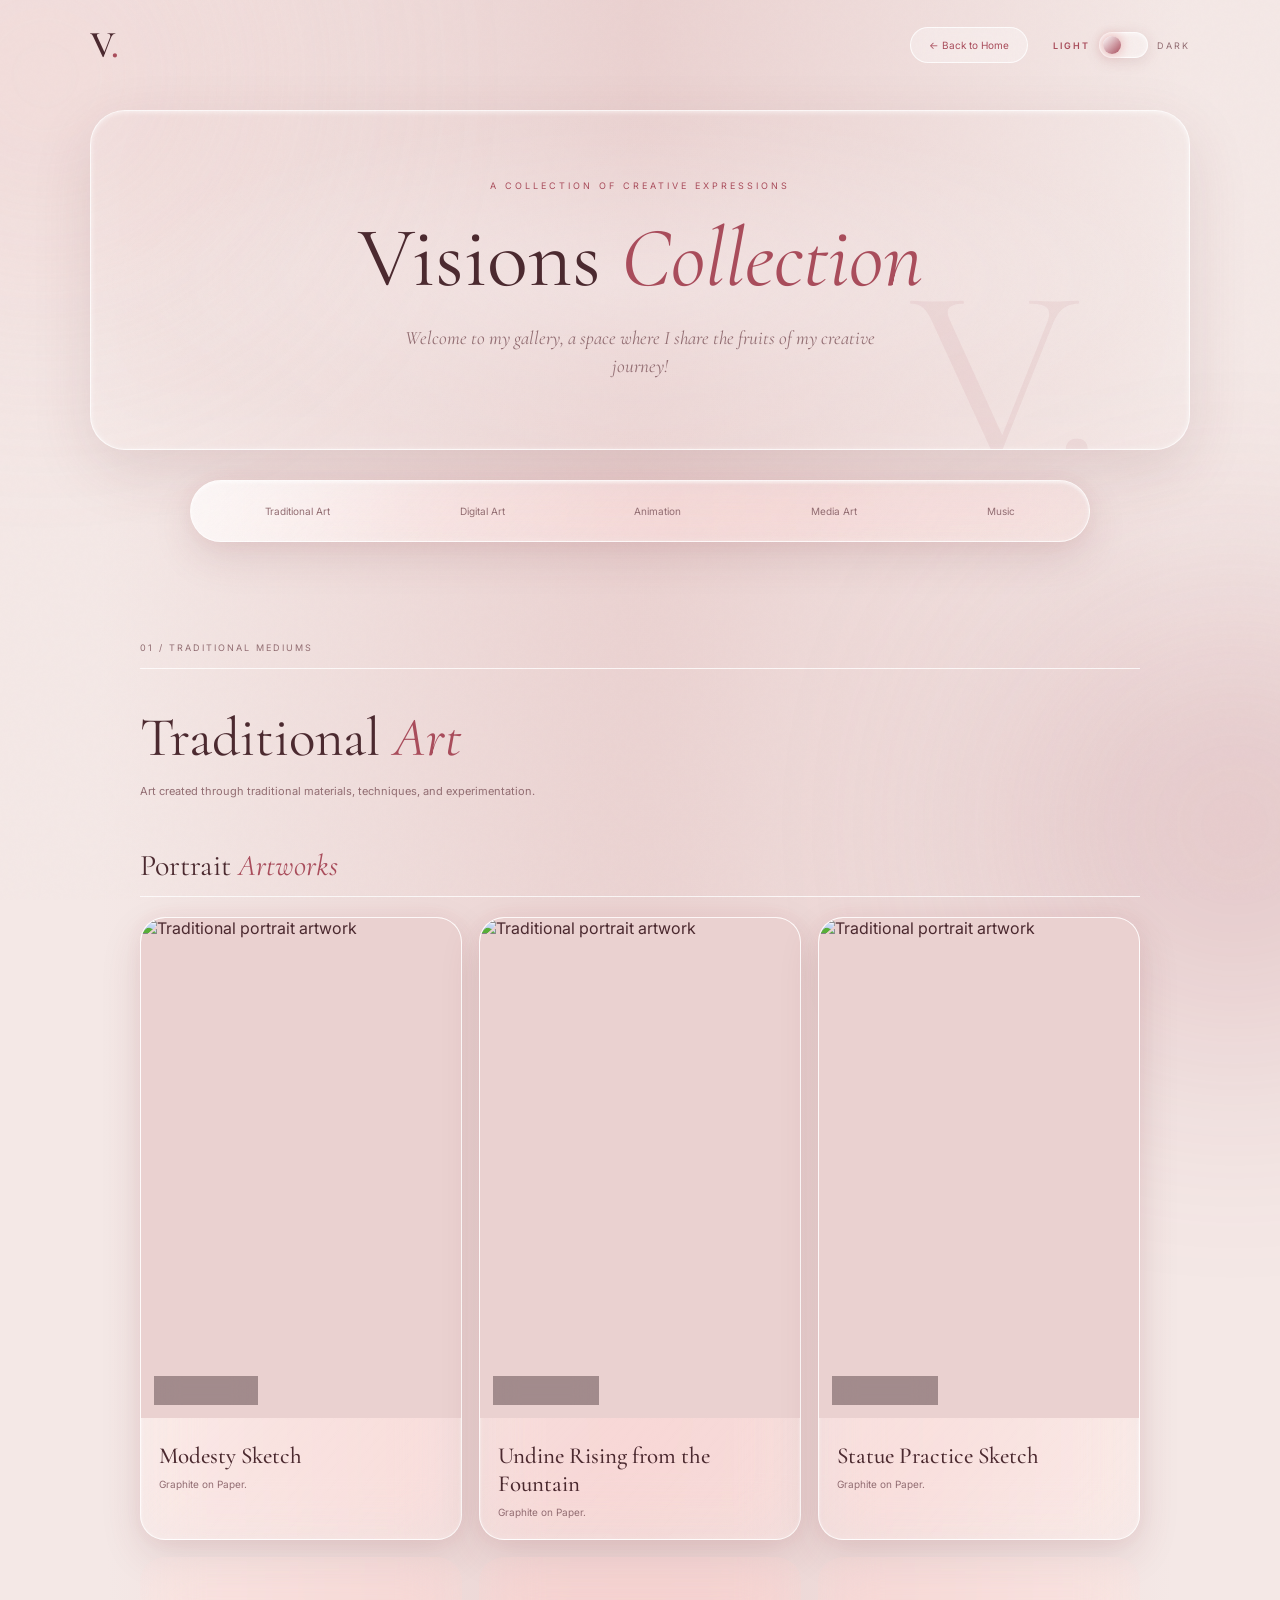
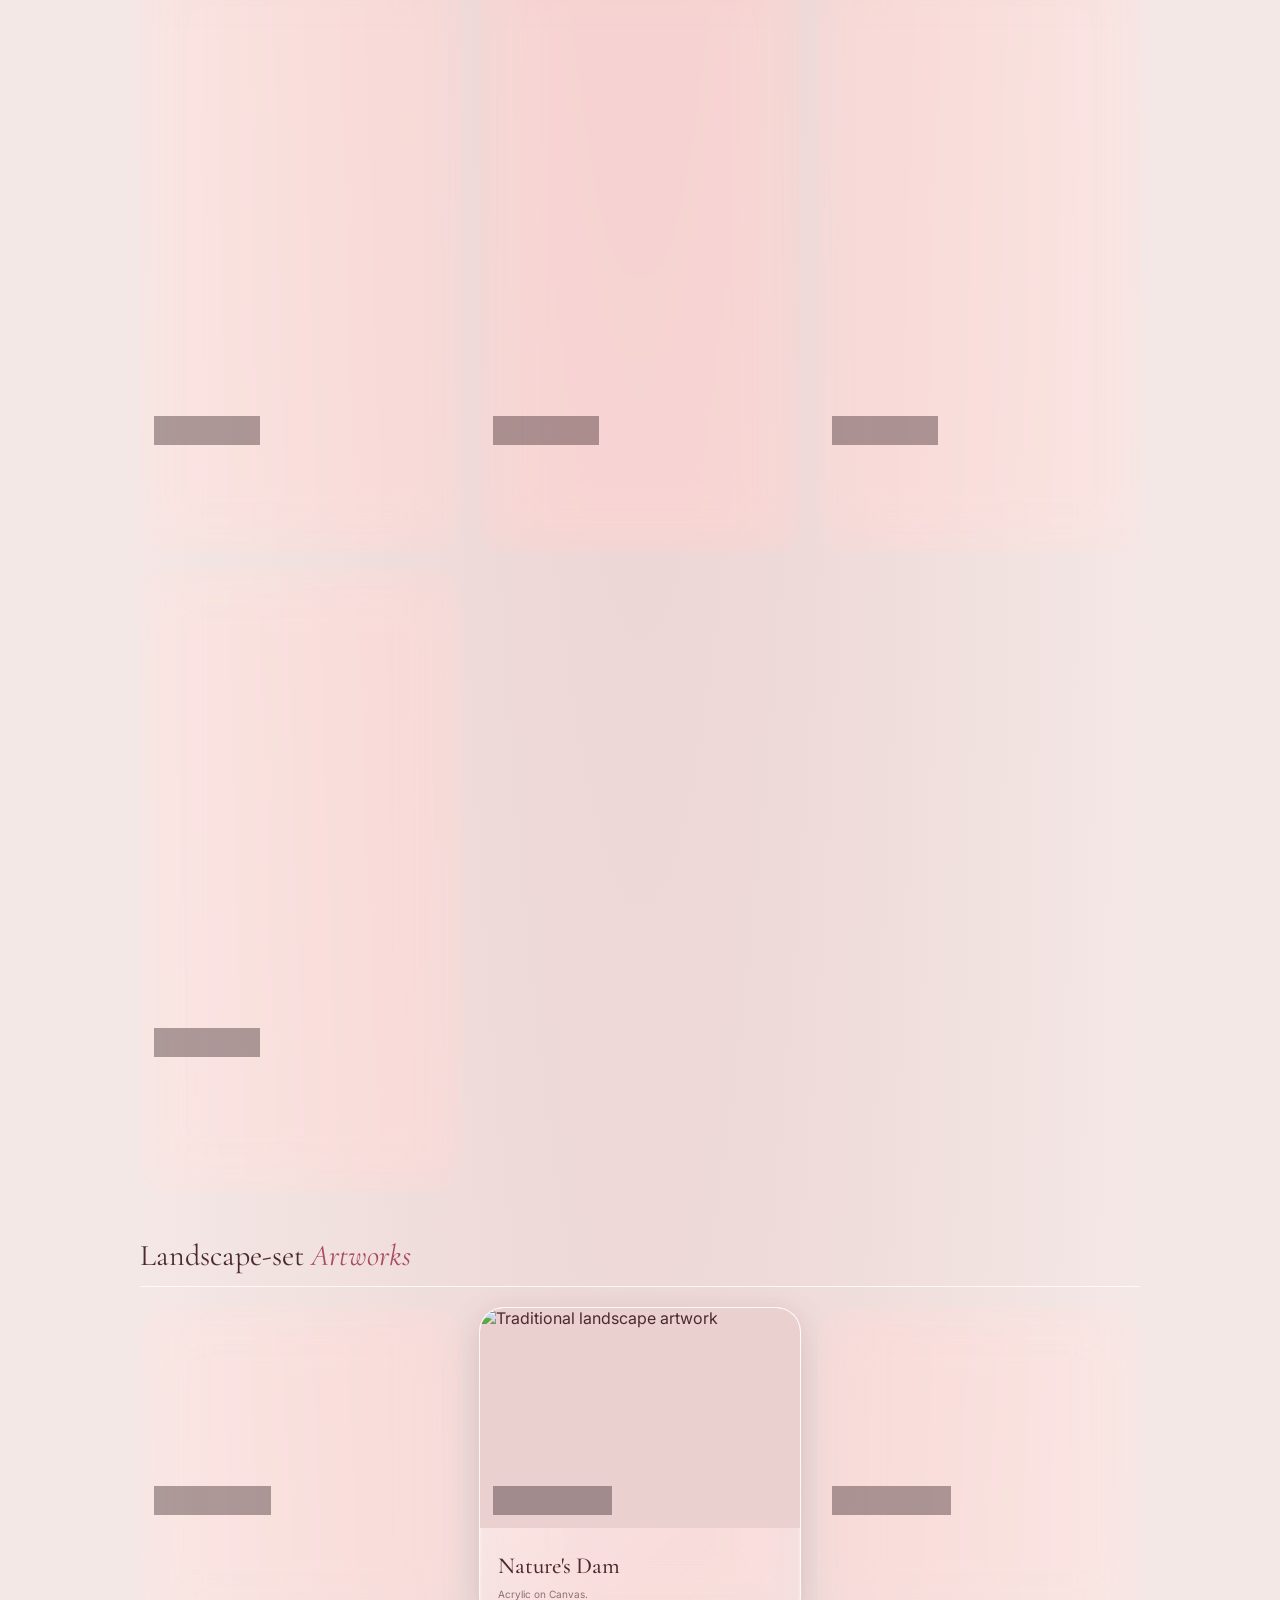
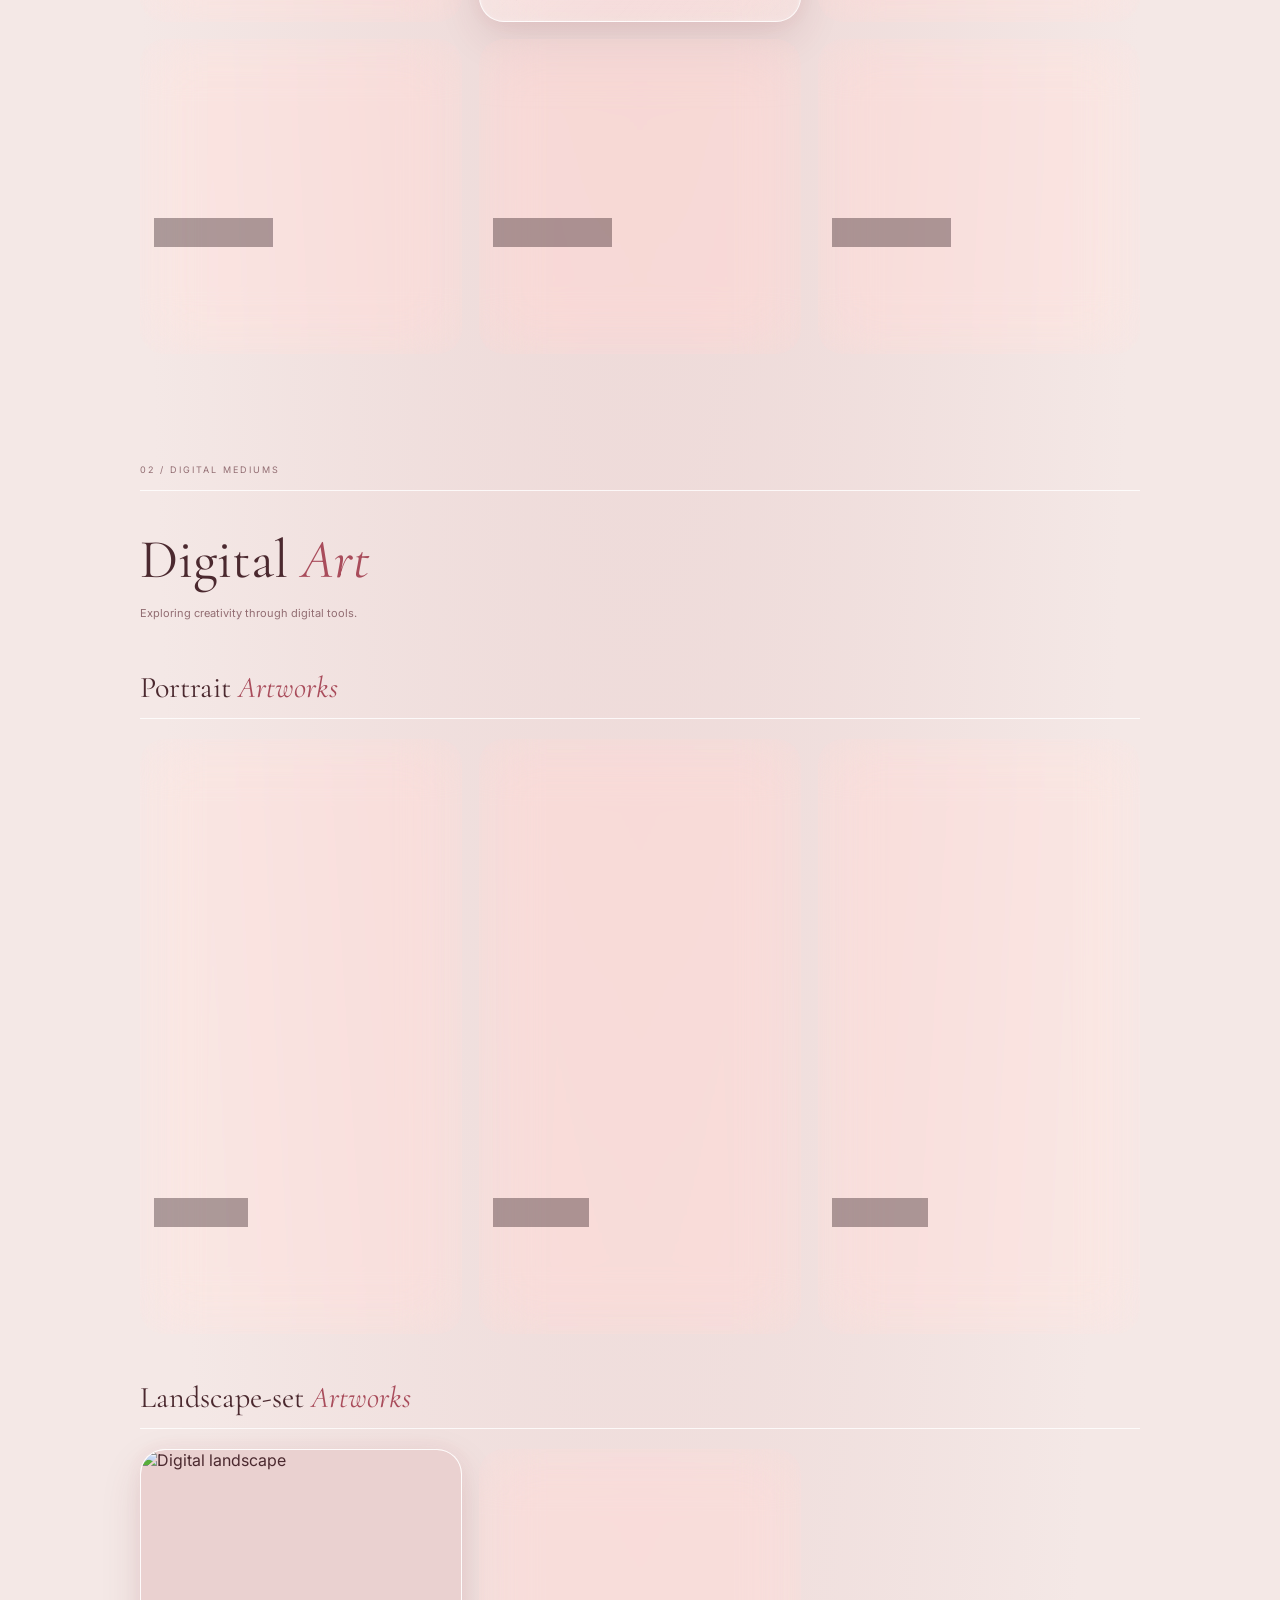
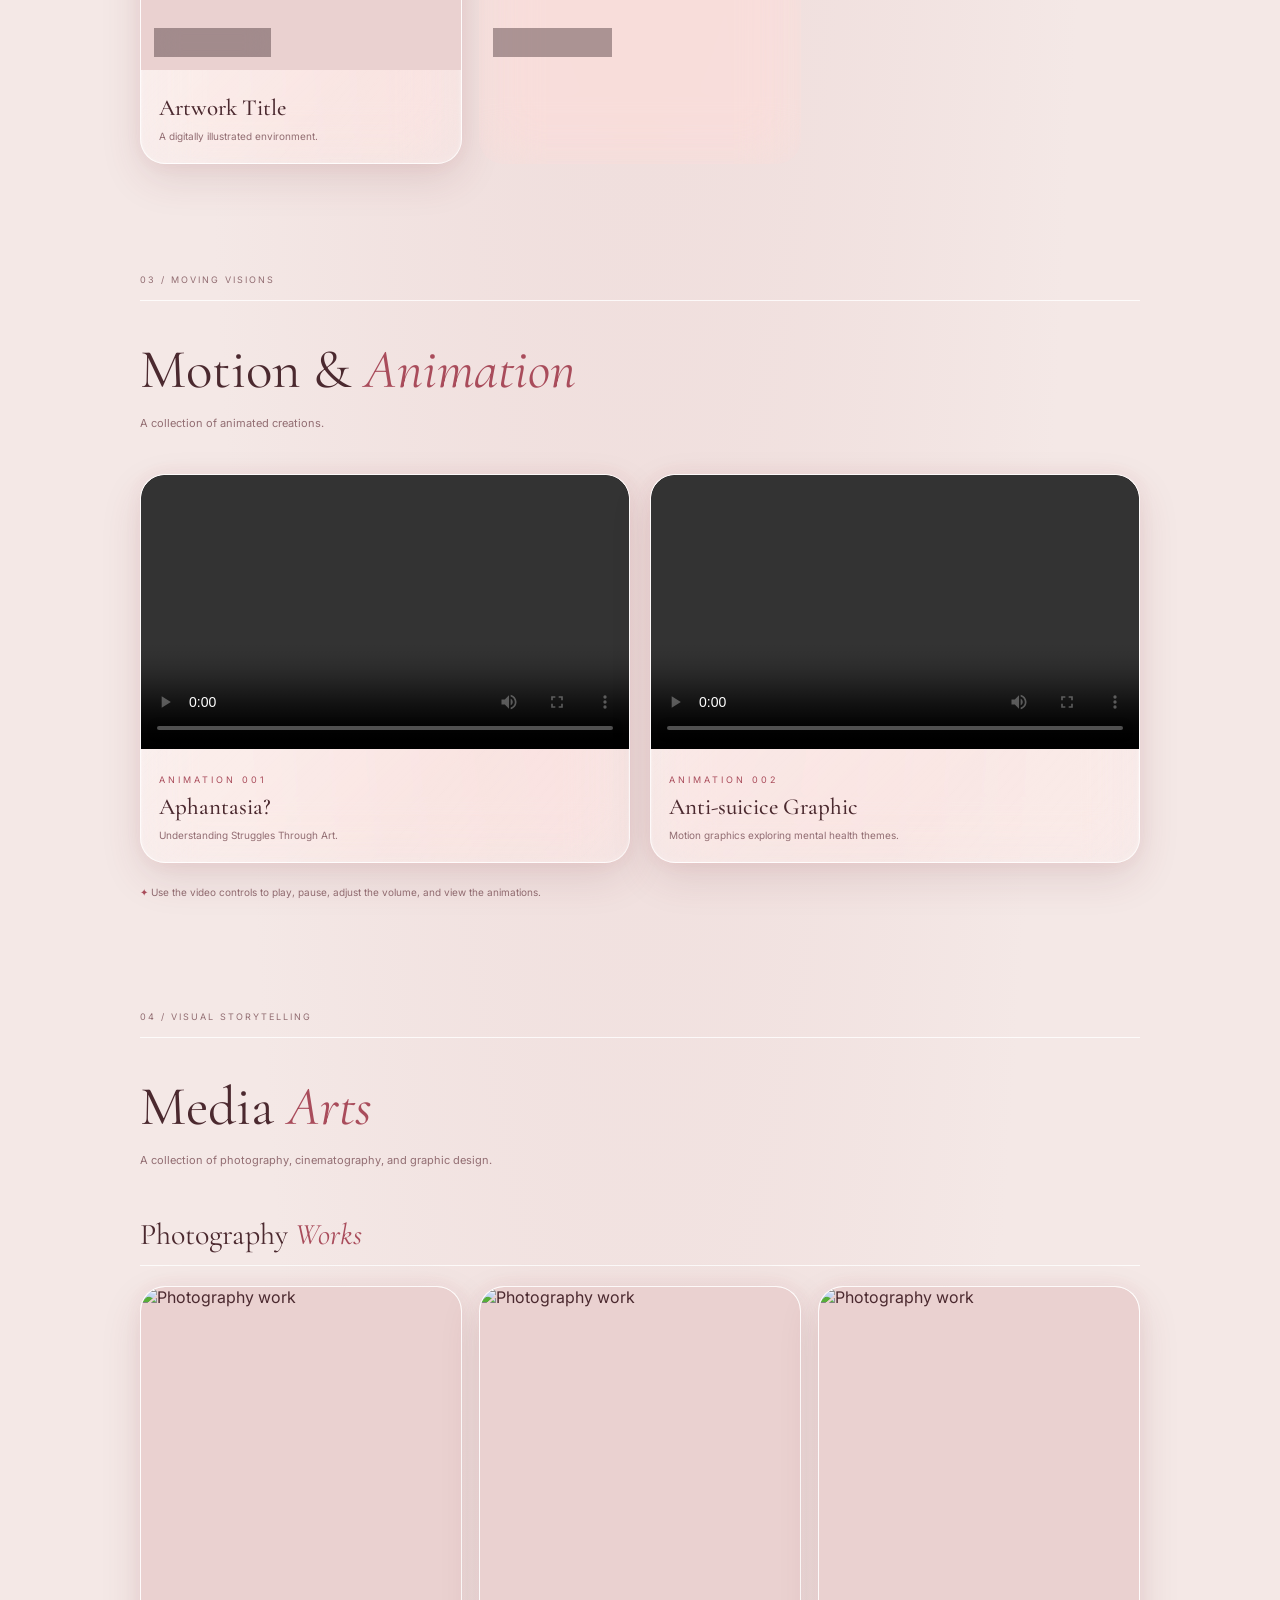
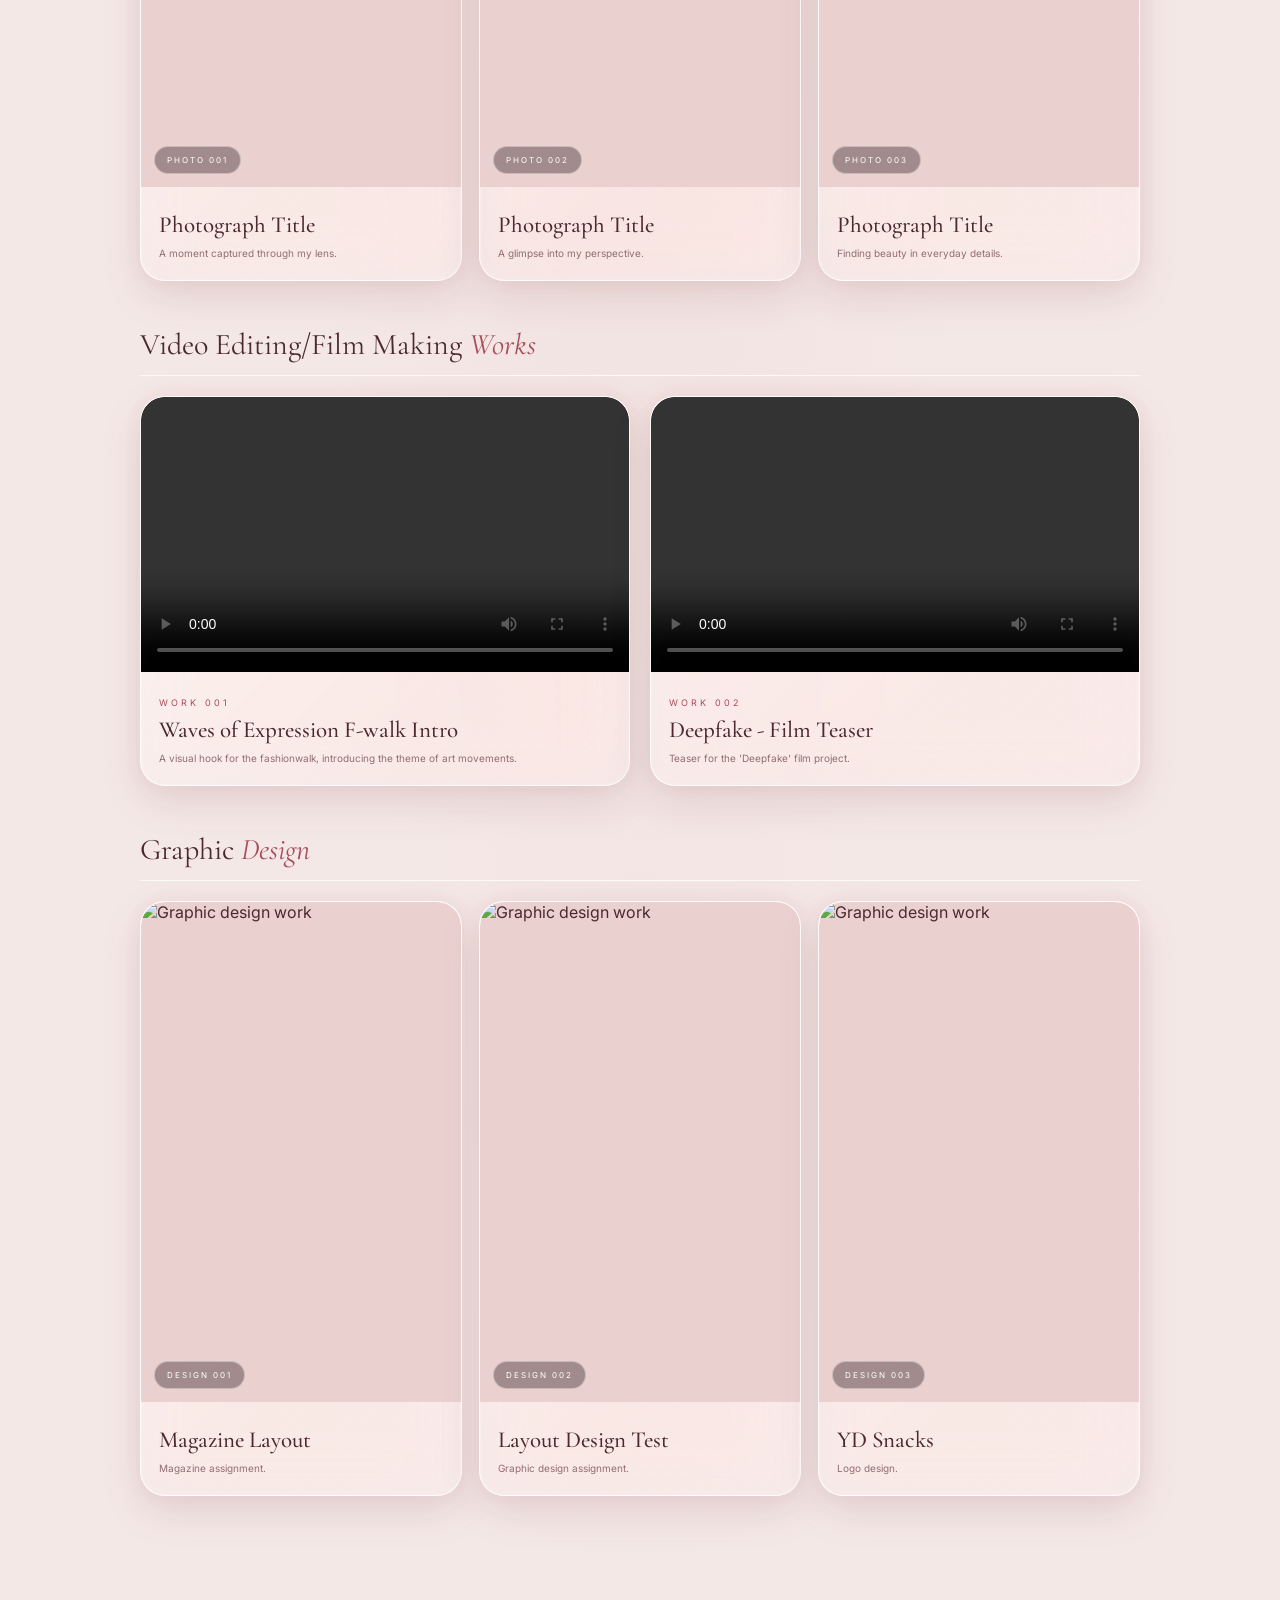
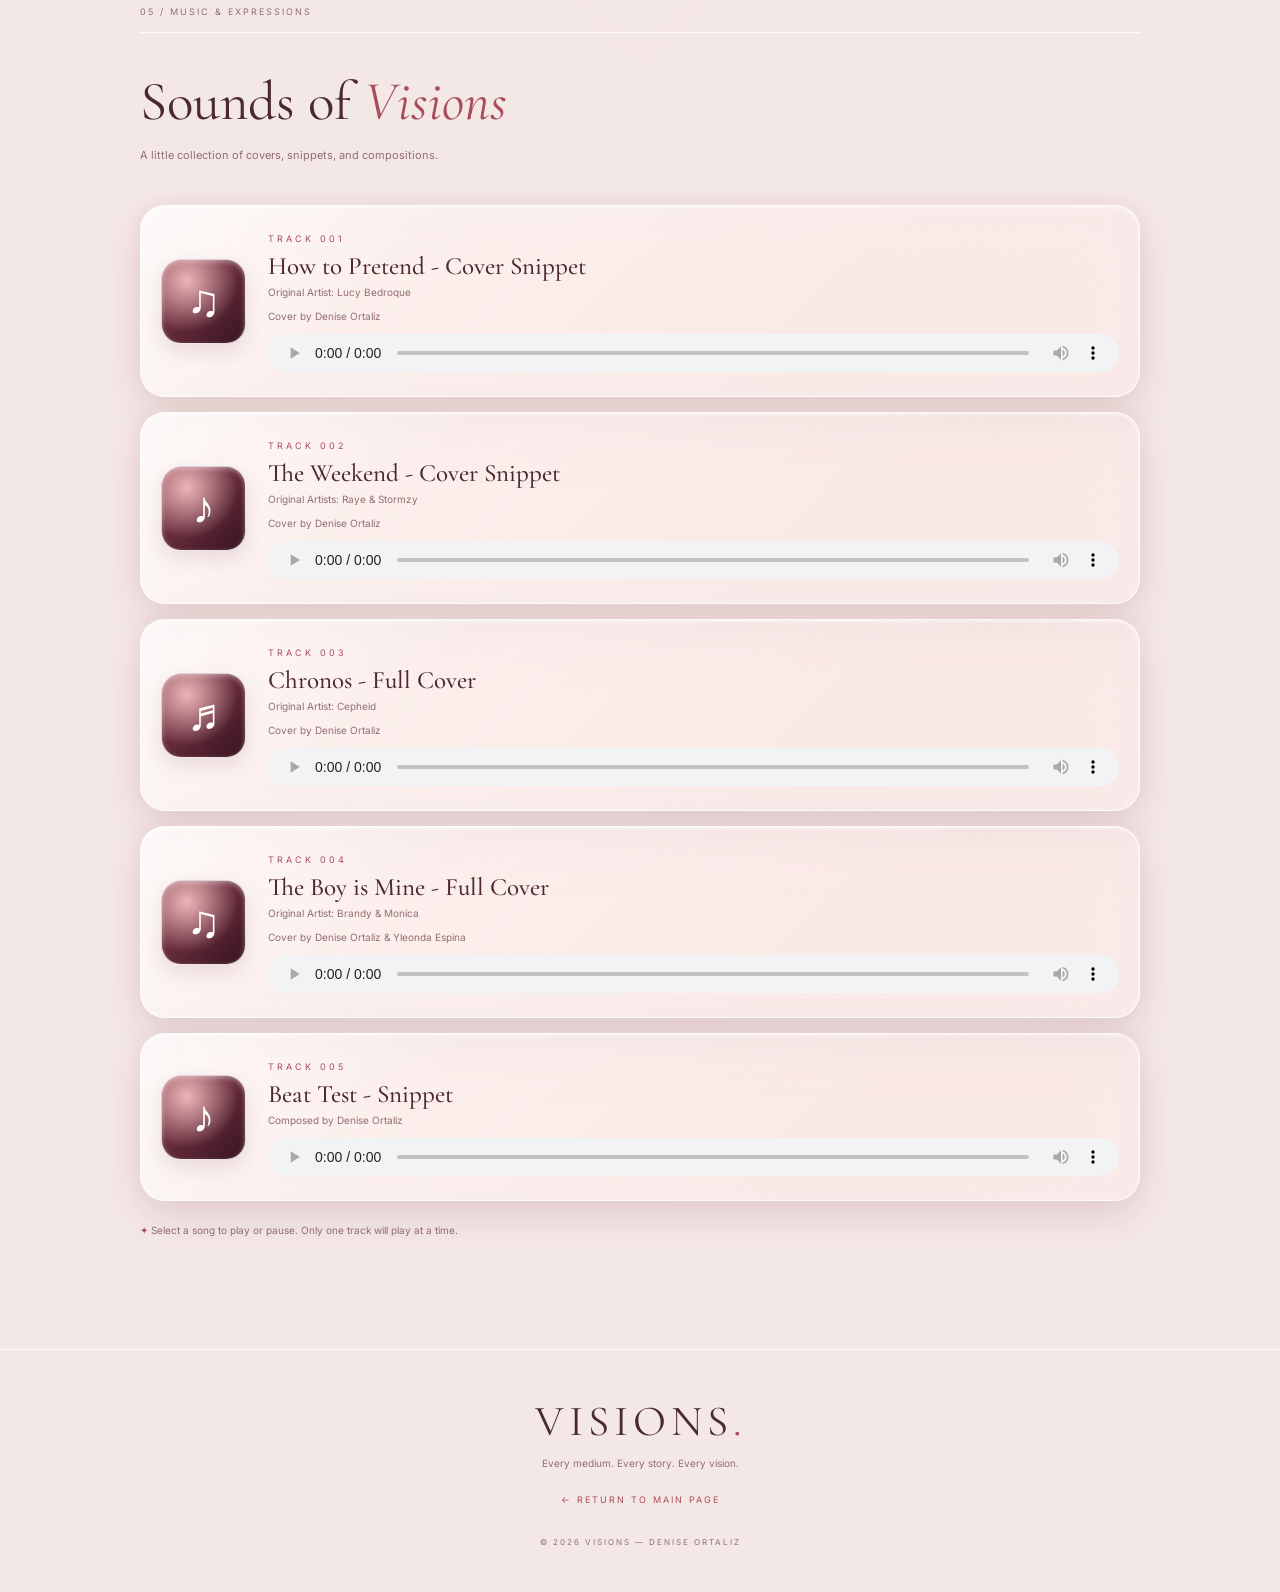
==== commit 122a1bb5: "initial" ====
--- a/Gallery/gallery.html
+++ b/Gallery/gallery.html
@@ -25,11 +25,11 @@
 <!-- HEADER -->
 <header class="header">
 
-    <a href="../Main/index.html" target="siteContent" class="logo">V<span>.</span></a>
+    <a href="visionsortaliz.netlify.app/index.html" target="siteContent" class="logo">V<span>.</span></a>
 
     <div class="header-right">
 
-        <a href="../Main/index.html" target="siteContent" class="home-button">
+        <a href="visionsortaliz.netlify.app/index.html" target="siteContent" class="home-button">
             ← Back to Home
         </a>
 
@@ -678,7 +678,7 @@
 
     <p>Every medium. Every story. Every vision.</p>
 
-    <a href="../Main/index.html" target="siteContent" class="footer-home">
+    <a href="visionsortaliz.netlify.app/index.html" target="siteContent" class="footer-home">
         ← RETURN TO MAIN PAGE
     </a>
 
